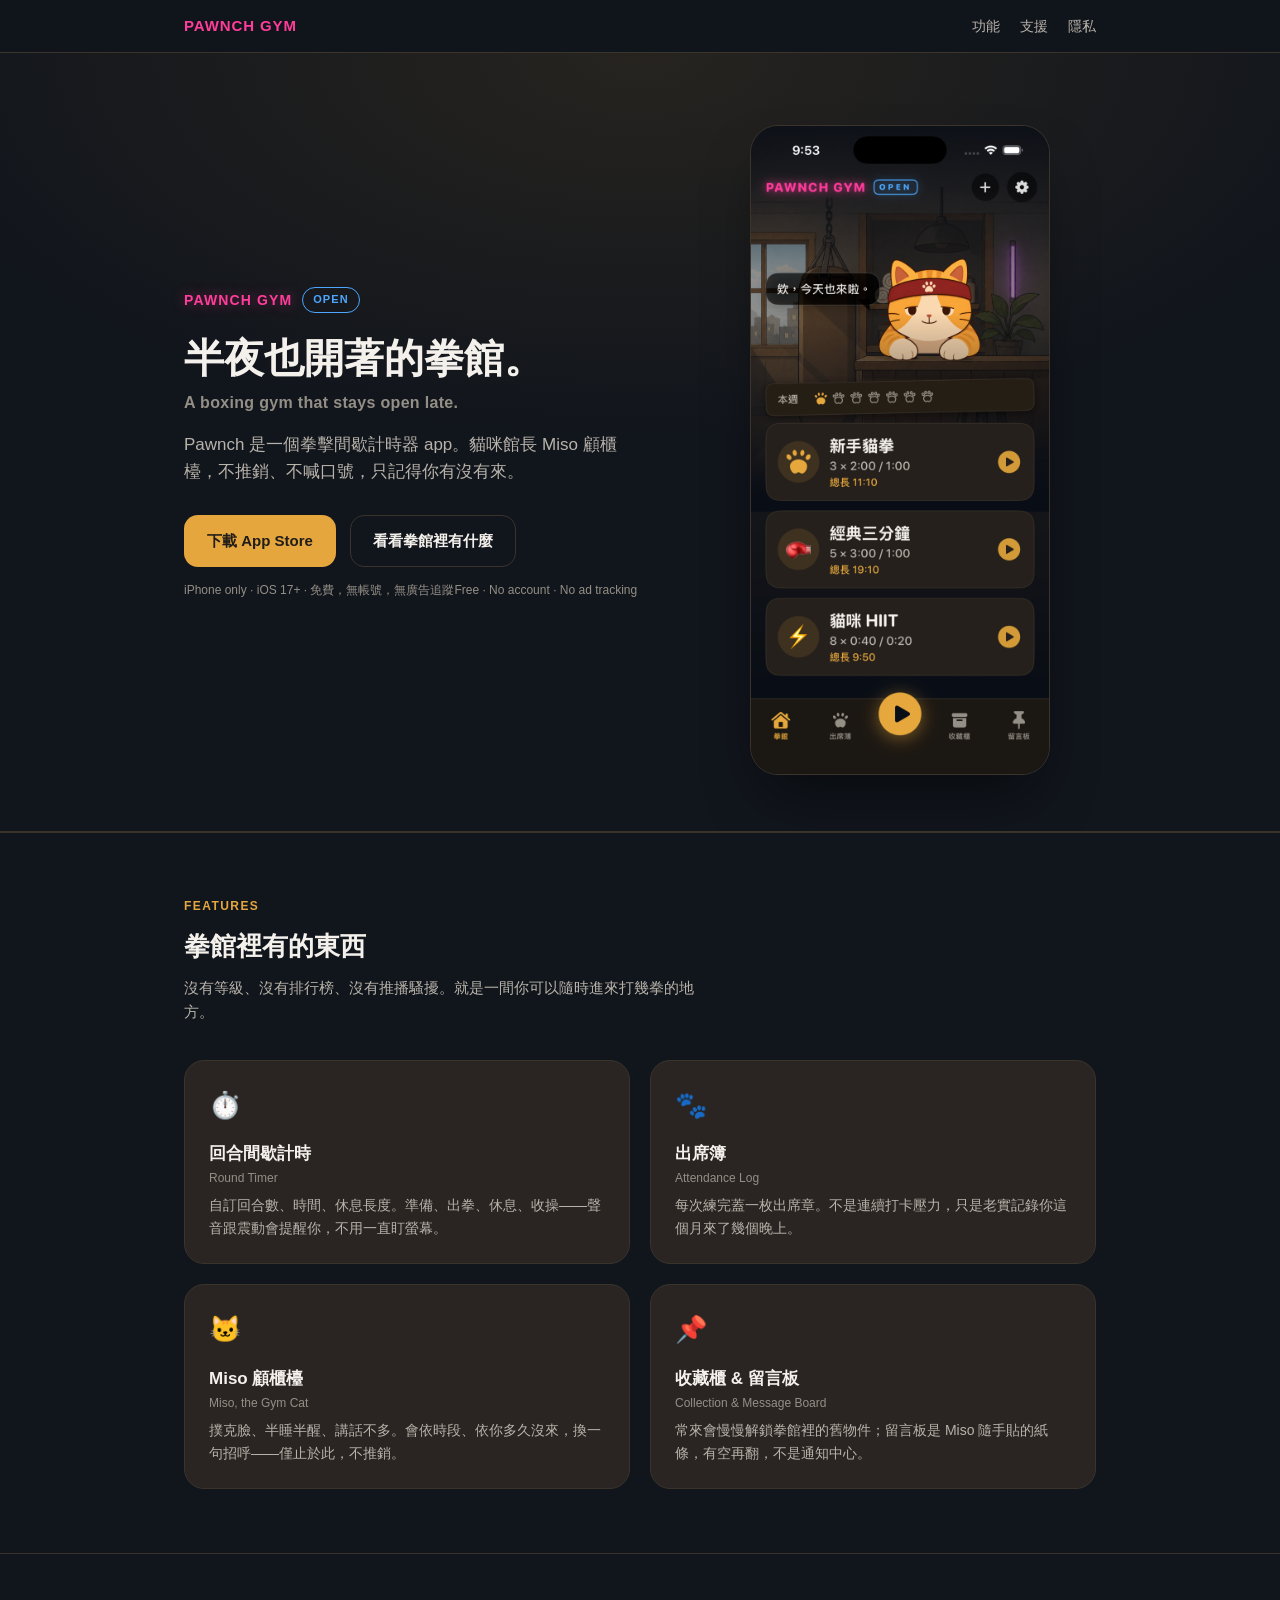
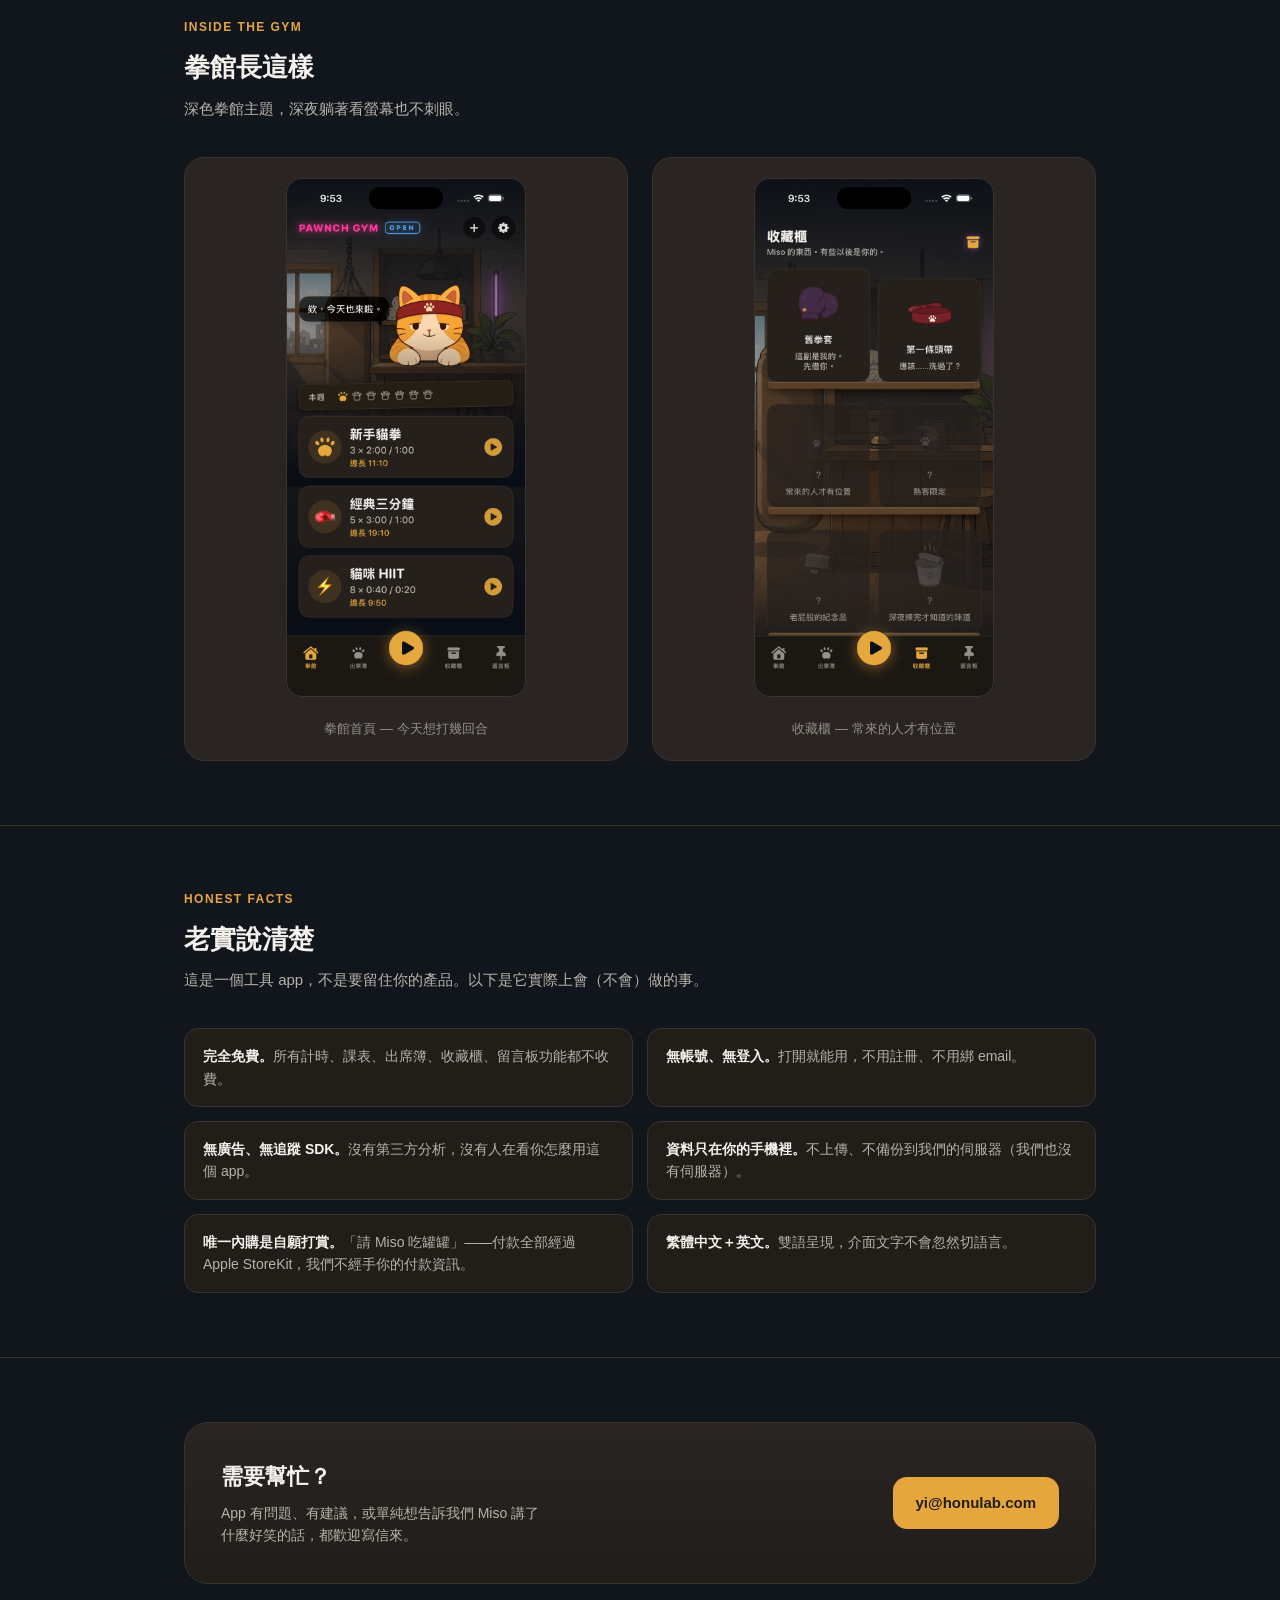
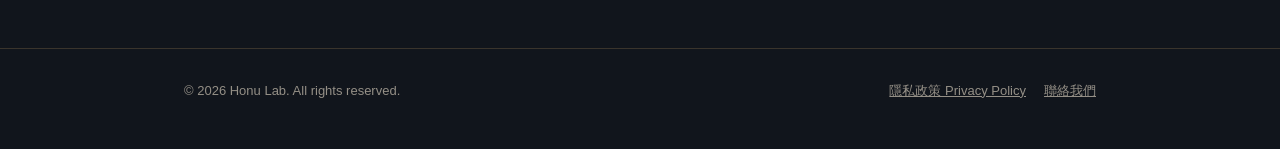
==== index.html @ 2c59a82a "site: Pawnch 官網初版（index + privacy + CNAME） Co-Authored-By: Claude Fable 5 <noreply@anthropic.com>" ====
<!DOCTYPE html>
<html lang="zh-Hant">
<head>
<meta charset="UTF-8">
<meta name="viewport" content="width=device-width, initial-scale=1.0">
<title>Pawnch Gym — 拳擊間歇計時器</title>
<meta name="description" content="Pawnch：一間半夜也開著的拳館。拳擊間歇計時器 app，貓咪館長 Miso 顧櫃檯。無帳號、無廣告、無追蹤，資料只留在你的手機裡。">
<style>
  :root{
    --bg-base: #11151C;
    --bg-elevated: #211D19;
    --bg-card: #2A2522;
    --bg-counter: #5B412C;
    --amber: #E5A63E;
    --amber-deep: #C98727;
    --neon-pink: #FF3D9A;
    --neon-blue: #4DA6FF;
    --text-primary: #F4F1EC;
    --text-secondary: #B8B3AA;
    --text-tertiary: #948F86;
    --divider: #3A342C;
  }

  * { box-sizing: border-box; }

  html { scroll-behavior: smooth; }

  body {
    margin: 0;
    background: var(--bg-base);
    color: var(--text-primary);
    font-family: -apple-system, BlinkMacSystemFont, "PingFang TC", "Noto Sans TC", "Helvetica Neue", Arial, sans-serif;
    line-height: 1.6;
    -webkit-font-smoothing: antialiased;
  }

  a { color: var(--amber); }

  .wrap {
    max-width: 960px;
    margin: 0 auto;
    padding: 0 24px;
  }

  /* ---------- Nav ---------- */
  .nav {
    position: sticky;
    top: 0;
    z-index: 10;
    background: rgba(17, 21, 28, 0.85);
    backdrop-filter: blur(10px);
    border-bottom: 1px solid var(--divider);
  }
  .nav .wrap {
    display: flex;
    align-items: center;
    justify-content: space-between;
    padding-top: 14px;
    padding-bottom: 14px;
  }
  .brand {
    font-weight: 800;
    letter-spacing: 0.06em;
    font-size: 15px;
    color: var(--neon-pink);
    text-decoration: none;
  }
  .nav-links {
    display: flex;
    gap: 20px;
    font-size: 14px;
  }
  .nav-links a {
    color: var(--text-secondary);
    text-decoration: none;
  }
  .nav-links a:hover { color: var(--amber); }

  /* ---------- Hero ---------- */
  .hero {
    position: relative;
    padding: 72px 0 56px;
    background:
      radial-gradient(ellipse 60% 50% at 50% 0%, rgba(229,166,62,0.10), transparent),
      linear-gradient(180deg, var(--bg-base) 0%, var(--bg-base) 100%);
    border-bottom: 1px solid var(--divider);
    overflow: hidden;
  }
  .sign {
    display: inline-flex;
    align-items: center;
    gap: 10px;
    font-weight: 800;
    letter-spacing: 0.08em;
    font-size: 14px;
    color: var(--neon-pink);
    text-shadow: 0 0 14px rgba(255,61,154,0.45);
    margin-bottom: 20px;
  }
  .sign .open {
    font-size: 11px;
    font-weight: 700;
    letter-spacing: 0.1em;
    color: var(--neon-blue);
    border: 1px solid var(--neon-blue);
    border-radius: 999px;
    padding: 3px 10px;
    text-shadow: none;
  }
  .hero-grid {
    display: grid;
    grid-template-columns: 1.1fr 0.9fr;
    gap: 40px;
    align-items: center;
  }
  .hero h1 {
    font-size: 40px;
    line-height: 1.25;
    margin: 0 0 18px;
    font-weight: 800;
  }
  .hero h1 .en {
    display: block;
    font-size: 16px;
    font-weight: 600;
    color: var(--text-tertiary);
    letter-spacing: 0.02em;
    margin-top: 10px;
  }
  .hero p.lede {
    font-size: 17px;
    color: var(--text-secondary);
    max-width: 46ch;
    margin: 0 0 30px;
  }
  .hero-figure {
    position: relative;
    justify-self: center;
  }
  .hero-figure img {
    width: 100%;
    max-width: 300px;
    display: block;
    border-radius: 28px;
    border: 1px solid var(--divider);
    box-shadow: 0 30px 60px -20px rgba(0,0,0,0.6);
  }

  .cta-row {
    display: flex;
    flex-wrap: wrap;
    gap: 14px;
    align-items: center;
  }
  .btn {
    display: inline-flex;
    align-items: center;
    gap: 10px;
    padding: 13px 22px;
    border-radius: 14px;
    font-weight: 700;
    font-size: 15px;
    text-decoration: none;
    border: 1px solid transparent;
  }
  .btn-primary {
    background: var(--amber);
    color: #211D19;
  }
  .btn-primary:hover { background: var(--amber-deep); }
  .btn-ghost {
    color: var(--text-primary);
    border-color: var(--divider);
  }
  .btn-ghost:hover { border-color: var(--text-tertiary); }
  .btn small {
    display: block;
    font-size: 11px;
    font-weight: 500;
    opacity: 0.75;
  }
  .fineprint {
    margin-top: 14px;
    font-size: 12px;
    color: var(--text-tertiary);
  }

  /* ---------- Sections ---------- */
  section { padding: 64px 0; }
  .section-head {
    margin-bottom: 36px;
    max-width: 60ch;
  }
  .section-head .eyebrow {
    font-size: 12px;
    font-weight: 700;
    letter-spacing: 0.12em;
    text-transform: uppercase;
    color: var(--amber);
    margin-bottom: 10px;
  }
  .section-head h2 {
    font-size: 26px;
    margin: 0 0 8px;
  }
  .section-head p {
    color: var(--text-secondary);
    margin: 0;
    font-size: 15px;
  }

  /* ---------- Features ---------- */
  .features {
    border-top: 1px solid var(--divider);
  }
  .feature-grid {
    display: grid;
    grid-template-columns: repeat(2, 1fr);
    gap: 20px;
  }
  .feature-card {
    background: var(--bg-card);
    border: 1px solid var(--divider);
    border-radius: 20px;
    padding: 24px;
  }
  .feature-card .icon {
    font-size: 26px;
    margin-bottom: 14px;
    display: block;
  }
  .feature-card h3 {
    margin: 0 0 6px;
    font-size: 17px;
  }
  .feature-card h3 .en {
    display: block;
    font-size: 12px;
    font-weight: 500;
    color: var(--text-tertiary);
    margin-top: 2px;
  }
  .feature-card p {
    margin: 0;
    font-size: 14px;
    color: var(--text-secondary);
  }

  /* ---------- Showcase ---------- */
  .showcase {
    border-top: 1px solid var(--divider);
  }
  .showcase-grid {
    display: grid;
    grid-template-columns: repeat(2, 1fr);
    gap: 24px;
  }
  .showcase-grid figure {
    margin: 0;
    background: var(--bg-card);
    border: 1px solid var(--divider);
    border-radius: 20px;
    padding: 20px;
    text-align: center;
  }
  .showcase-grid img {
    width: 100%;
    max-width: 240px;
    border-radius: 16px;
    border: 1px solid var(--divider);
  }
  .showcase-grid figcaption {
    margin-top: 14px;
    font-size: 13px;
    color: var(--text-tertiary);
  }

  /* ---------- Honest facts ---------- */
  .facts {
    border-top: 1px solid var(--divider);
  }
  .fact-list {
    list-style: none;
    margin: 0;
    padding: 0;
    display: grid;
    grid-template-columns: repeat(2, 1fr);
    gap: 14px;
  }
  .fact-list li {
    background: var(--bg-elevated);
    border: 1px solid var(--divider);
    border-radius: 14px;
    padding: 16px 18px;
    font-size: 14px;
    color: var(--text-secondary);
  }
  .fact-list li b { color: var(--text-primary); }

  /* ---------- Support ---------- */
  .support {
    border-top: 1px solid var(--divider);
  }
  .support-card {
    background: linear-gradient(180deg, var(--bg-card), var(--bg-elevated));
    border: 1px solid var(--divider);
    border-radius: 24px;
    padding: 36px;
    display: flex;
    flex-wrap: wrap;
    gap: 24px;
    align-items: center;
    justify-content: space-between;
  }
  .support-card h2 {
    margin: 0 0 8px;
    font-size: 22px;
  }
  .support-card p {
    margin: 0;
    color: var(--text-secondary);
    font-size: 14px;
    max-width: 42ch;
  }

  /* ---------- Footer ---------- */
  footer {
    border-top: 1px solid var(--divider);
    padding: 32px 0 48px;
  }
  footer .wrap {
    display: flex;
    flex-wrap: wrap;
    gap: 12px;
    align-items: center;
    justify-content: space-between;
    font-size: 13px;
    color: var(--text-tertiary);
  }
  footer a {
    color: var(--text-tertiary);
    text-decoration: underline;
  }
  footer a:hover { color: var(--amber); }
  .footer-links { display: flex; gap: 18px; }

  /* ---------- Responsive ---------- */
  @media (max-width: 760px) {
    .hero-grid { grid-template-columns: 1fr; }
    .hero-figure { order: -1; }
    .hero h1 { font-size: 30px; }
    .feature-grid { grid-template-columns: 1fr; }
    .showcase-grid { grid-template-columns: 1fr; }
    .fact-list { grid-template-columns: 1fr; }
    section { padding: 48px 0; }
    .support-card { padding: 26px; }
  }
</style>
</head>
<body>

<nav class="nav">
  <div class="wrap">
    <a class="brand" href="#top">PAWNCH GYM</a>
    <div class="nav-links">
      <a href="#features">功能</a>
      <a href="#support">支援</a>
      <a href="privacy.html">隱私</a>
    </div>
  </div>
</nav>

<header class="hero" id="top">
  <div class="wrap">
    <div class="hero-grid">
      <div>
        <div class="sign">PAWNCH GYM <span class="open">OPEN</span></div>
        <h1>
          半夜也開著的拳館。
          <span class="en">A boxing gym that stays open late.</span>
        </h1>
        <p class="lede">
          Pawnch 是一個拳擊間歇計時器 app。貓咪館長 Miso 顧櫃檯，不推銷、不喊口號，只記得你有沒有來。
        </p>
        <div class="cta-row">
          <!-- TODO: 換成正式 App Store 連結 -->
          <a class="btn btn-primary" href="#">
            下載 App Store
          </a>
          <a class="btn btn-ghost" href="#features">看看拳館裡有什麼</a>
        </div>
        <p class="fineprint">iPhone only · iOS 17+ · 免費，無帳號，無廣告追蹤<span class="en">Free · No account · No ad tracking</span></p>
      </div>
      <div class="hero-figure">
        <img src="assets/screen-home.png" alt="Pawnch 首頁截圖：Miso 在櫃檯打招呼，下方是課表卡片" loading="lazy">
      </div>
    </div>
  </div>
</header>

<section class="features" id="features">
  <div class="wrap">
    <div class="section-head">
      <div class="eyebrow">Features</div>
      <h2>拳館裡有的東西</h2>
      <p>沒有等級、沒有排行榜、沒有推播騷擾。就是一間你可以隨時進來打幾拳的地方。</p>
    </div>
    <div class="feature-grid">
      <div class="feature-card">
        <span class="icon">⏱️</span>
        <h3>回合間歇計時<span class="en">Round Timer</span></h3>
        <p>自訂回合數、時間、休息長度。準備、出拳、休息、收操——聲音跟震動會提醒你，不用一直盯螢幕。</p>
      </div>
      <div class="feature-card">
        <span class="icon">🐾</span>
        <h3>出席簿<span class="en">Attendance Log</span></h3>
        <p>每次練完蓋一枚出席章。不是連續打卡壓力，只是老實記錄你這個月來了幾個晚上。</p>
      </div>
      <div class="feature-card">
        <span class="icon">🐱</span>
        <h3>Miso 顧櫃檯<span class="en">Miso, the Gym Cat</span></h3>
        <p>撲克臉、半睡半醒、講話不多。會依時段、依你多久沒來，換一句招呼——僅止於此，不推銷。</p>
      </div>
      <div class="feature-card">
        <span class="icon">📌</span>
        <h3>收藏櫃 &amp; 留言板<span class="en">Collection &amp; Message Board</span></h3>
        <p>常來會慢慢解鎖拳館裡的舊物件；留言板是 Miso 隨手貼的紙條，有空再翻，不是通知中心。</p>
      </div>
    </div>
  </div>
</section>

<section class="showcase">
  <div class="wrap">
    <div class="section-head">
      <div class="eyebrow">Inside the Gym</div>
      <h2>拳館長這樣</h2>
      <p>深色拳館主題，深夜躺著看螢幕也不刺眼。</p>
    </div>
    <div class="showcase-grid">
      <figure>
        <img src="assets/screen-home.png" alt="首頁：Miso 打招呼與課表卡" loading="lazy">
        <figcaption>拳館首頁 — 今天想打幾回合</figcaption>
      </figure>
      <figure>
        <img src="assets/screen-collection.png" alt="收藏櫃：舊拳套、頭帶等常來解鎖的物件" loading="lazy">
        <figcaption>收藏櫃 — 常來的人才有位置</figcaption>
      </figure>
    </div>
  </div>
</section>

<section class="facts">
  <div class="wrap">
    <div class="section-head">
      <div class="eyebrow">Honest Facts</div>
      <h2>老實說清楚</h2>
      <p>這是一個工具 app，不是要留住你的產品。以下是它實際上會（不會）做的事。</p>
    </div>
    <ul class="fact-list">
      <li><b>完全免費。</b>所有計時、課表、出席簿、收藏櫃、留言板功能都不收費。</li>
      <li><b>無帳號、無登入。</b>打開就能用，不用註冊、不用綁 email。</li>
      <li><b>無廣告、無追蹤 SDK。</b>沒有第三方分析，沒有人在看你怎麼用這個 app。</li>
      <li><b>資料只在你的手機裡。</b>不上傳、不備份到我們的伺服器（我們也沒有伺服器）。</li>
      <li><b>唯一內購是自願打賞。</b>「請 Miso 吃罐罐」——付款全部經過 Apple StoreKit，我們不經手你的付款資訊。</li>
      <li><b>繁體中文＋英文。</b>雙語呈現，介面文字不會忽然切語言。</li>
    </ul>
  </div>
</section>

<section class="support" id="support">
  <div class="wrap">
    <div class="support-card">
      <div>
        <h2>需要幫忙？</h2>
        <p>App 有問題、有建議，或單純想告訴我們 Miso 講了什麼好笑的話，都歡迎寫信來。</p>
      </div>
      <a class="btn btn-primary" href="mailto:yi@honulab.com">yi@honulab.com</a>
    </div>
  </div>
</section>

<footer>
  <div class="wrap">
    <div>© 2026 Honu Lab. All rights reserved.</div>
    <div class="footer-links">
      <a href="privacy.html">隱私政策 Privacy Policy</a>
      <a href="mailto:yi@honulab.com">聯絡我們</a>
    </div>
  </div>
</footer>

</body>
</html>
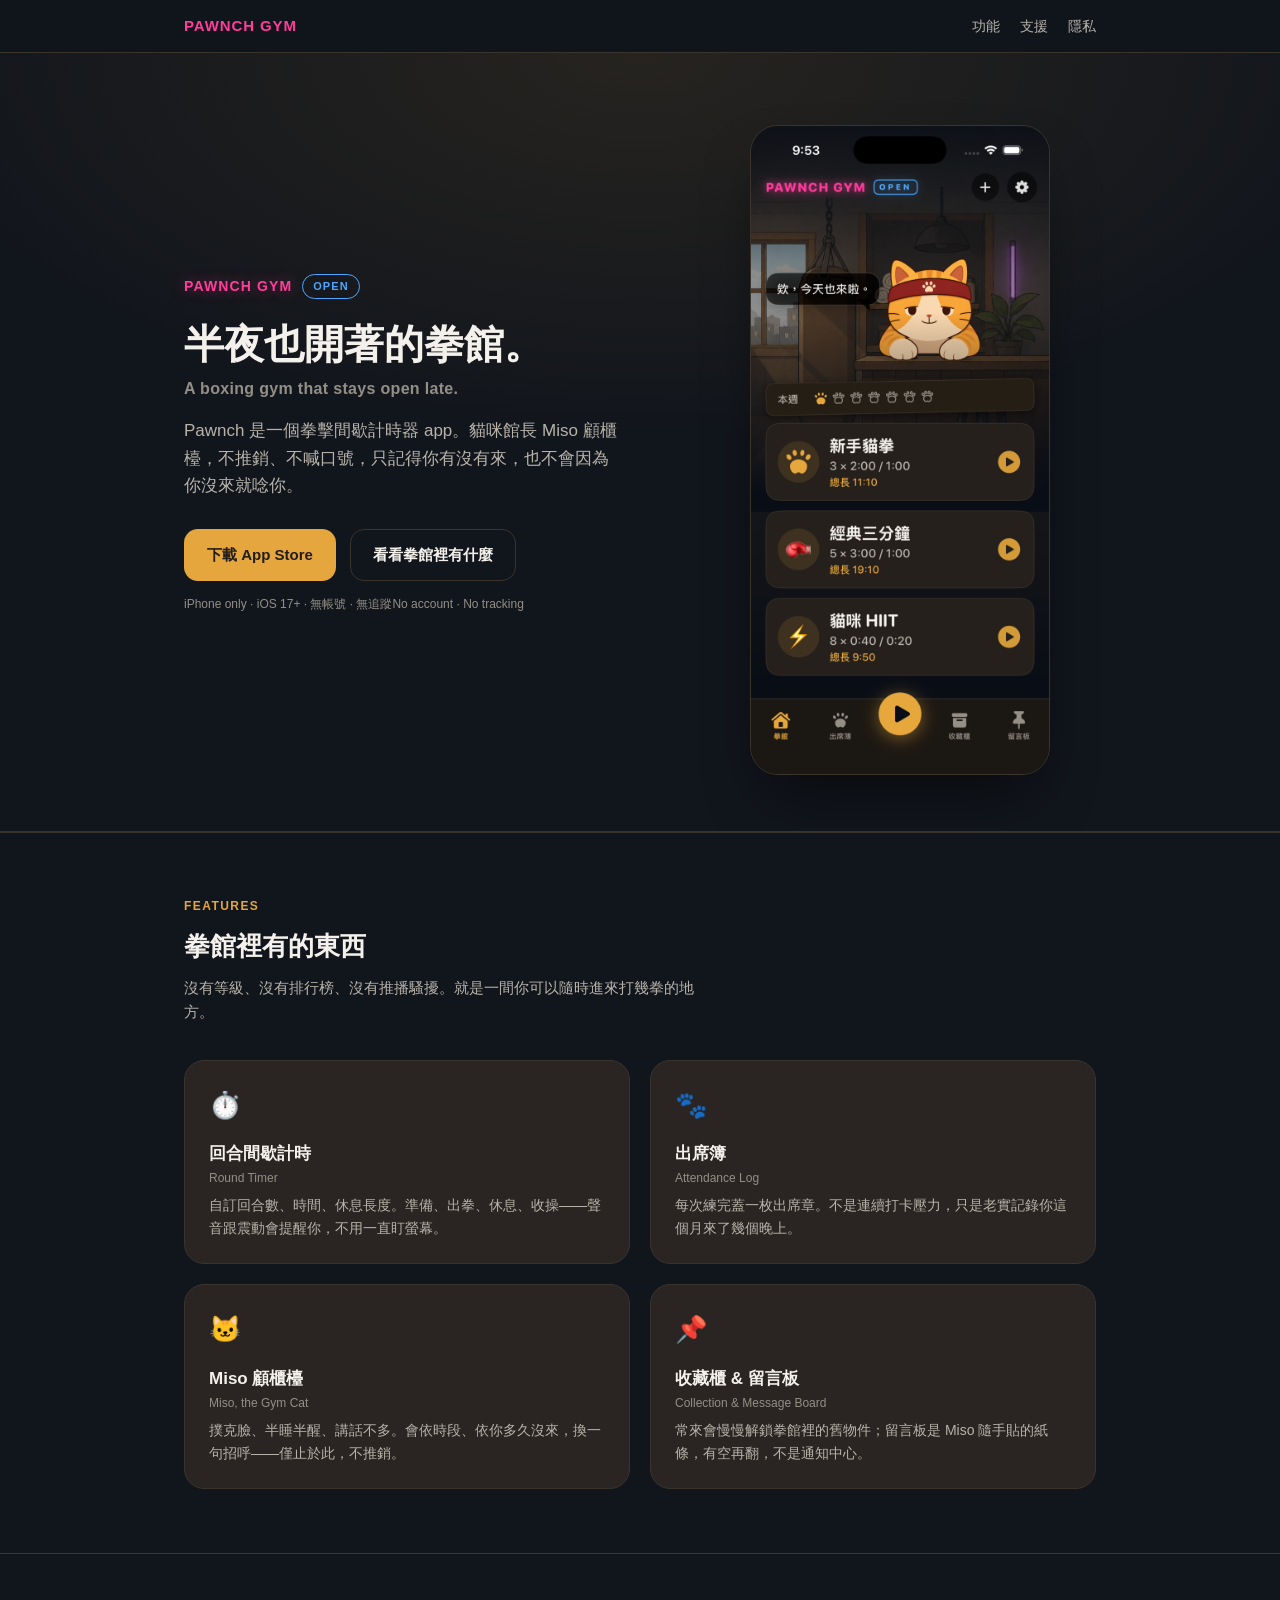
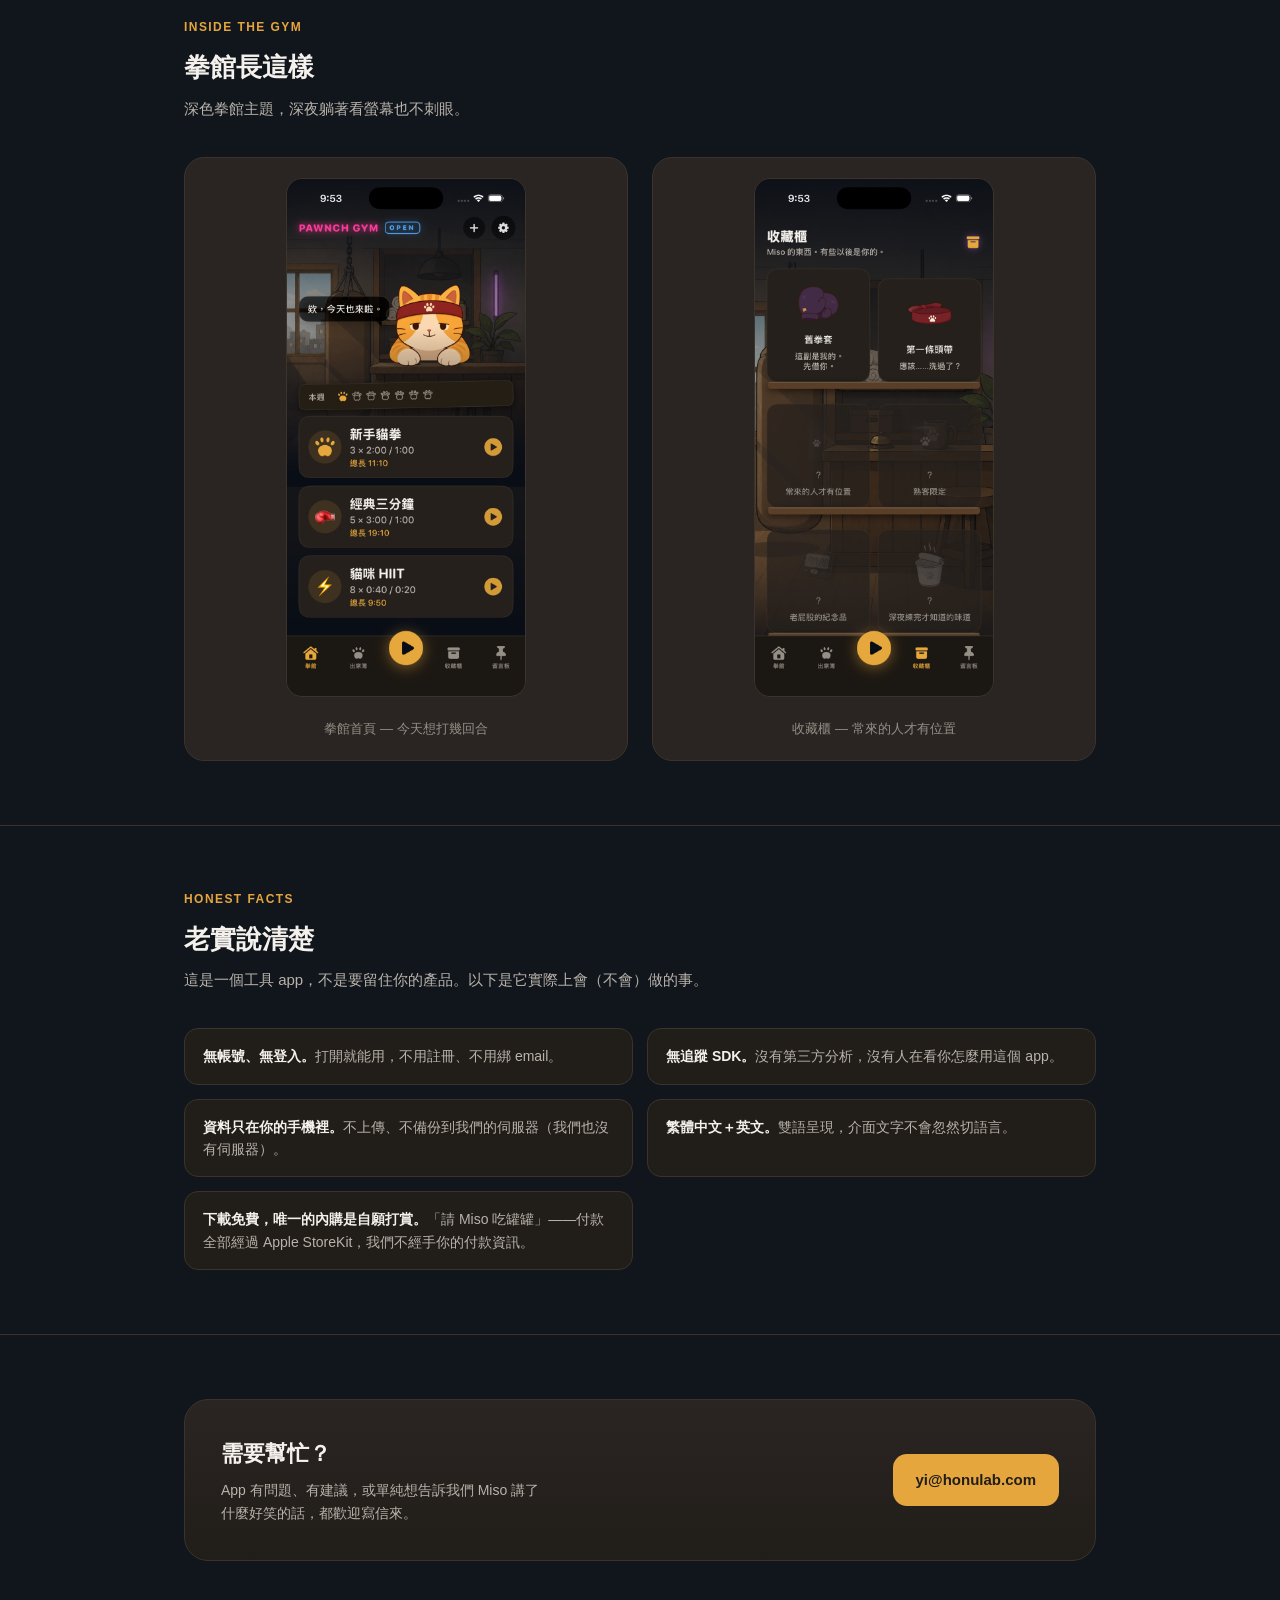
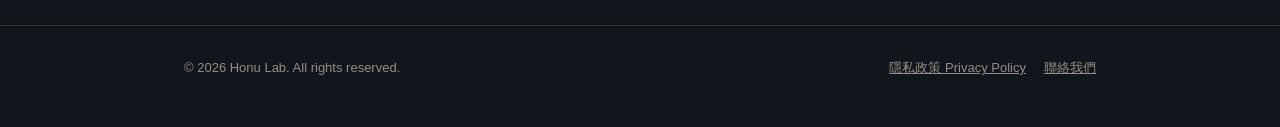
==== commit d4fa1e9d: "copy: 去免費化重定位——獲客層不提免費/無廣告，主訴求改「記得你但不罵你」 Co-Authored-By: Claude Fable 5 <noreply@anthropic.com>" ====
--- a/index.html
+++ b/index.html
@@ -4,7 +4,7 @@
 <meta charset="UTF-8">
 <meta name="viewport" content="width=device-width, initial-scale=1.0">
 <title>Pawnch Gym — 拳擊間歇計時器</title>
-<meta name="description" content="Pawnch：一間半夜也開著的拳館。拳擊間歇計時器 app，貓咪館長 Miso 顧櫃檯。無帳號、無廣告、無追蹤，資料只留在你的手機裡。">
+<meta name="description" content="Pawnch：一間半夜也開著的拳館。拳擊間歇計時器 app，貓咪館長 Miso 顧櫃檯。無帳號、無追蹤，資料只留在你的手機裡。">
 <style>
   :root{
     --bg-base: #11151C;
@@ -380,7 +380,7 @@
           <span class="en">A boxing gym that stays open late.</span>
         </h1>
         <p class="lede">
-          Pawnch 是一個拳擊間歇計時器 app。貓咪館長 Miso 顧櫃檯，不推銷、不喊口號，只記得你有沒有來。
+          Pawnch 是一個拳擊間歇計時器 app。貓咪館長 Miso 顧櫃檯，不推銷、不喊口號，只記得你有沒有來，也不會因為你沒來就唸你。
         </p>
         <div class="cta-row">
           <!-- TODO: 換成正式 App Store 連結 -->
@@ -389,7 +389,7 @@
           </a>
           <a class="btn btn-ghost" href="#features">看看拳館裡有什麼</a>
         </div>
-        <p class="fineprint">iPhone only · iOS 17+ · 免費，無帳號，無廣告追蹤<span class="en">Free · No account · No ad tracking</span></p>
+        <p class="fineprint">iPhone only · iOS 17+ · 無帳號 · 無追蹤<span class="en">No account · No tracking</span></p>
       </div>
       <div class="hero-figure">
         <img src="assets/screen-home.png" alt="Pawnch 首頁截圖：Miso 在櫃檯打招呼，下方是課表卡片" loading="lazy">
@@ -458,12 +458,11 @@
       <p>這是一個工具 app，不是要留住你的產品。以下是它實際上會（不會）做的事。</p>
     </div>
     <ul class="fact-list">
-      <li><b>完全免費。</b>所有計時、課表、出席簿、收藏櫃、留言板功能都不收費。</li>
       <li><b>無帳號、無登入。</b>打開就能用，不用註冊、不用綁 email。</li>
-      <li><b>無廣告、無追蹤 SDK。</b>沒有第三方分析，沒有人在看你怎麼用這個 app。</li>
+      <li><b>無追蹤 SDK。</b>沒有第三方分析，沒有人在看你怎麼用這個 app。</li>
       <li><b>資料只在你的手機裡。</b>不上傳、不備份到我們的伺服器（我們也沒有伺服器）。</li>
-      <li><b>唯一內購是自願打賞。</b>「請 Miso 吃罐罐」——付款全部經過 Apple StoreKit，我們不經手你的付款資訊。</li>
       <li><b>繁體中文＋英文。</b>雙語呈現，介面文字不會忽然切語言。</li>
+      <li><b>下載免費，唯一的內購是自願打賞。</b>「請 Miso 吃罐罐」——付款全部經過 Apple StoreKit，我們不經手你的付款資訊。</li>
     </ul>
   </div>
 </section>
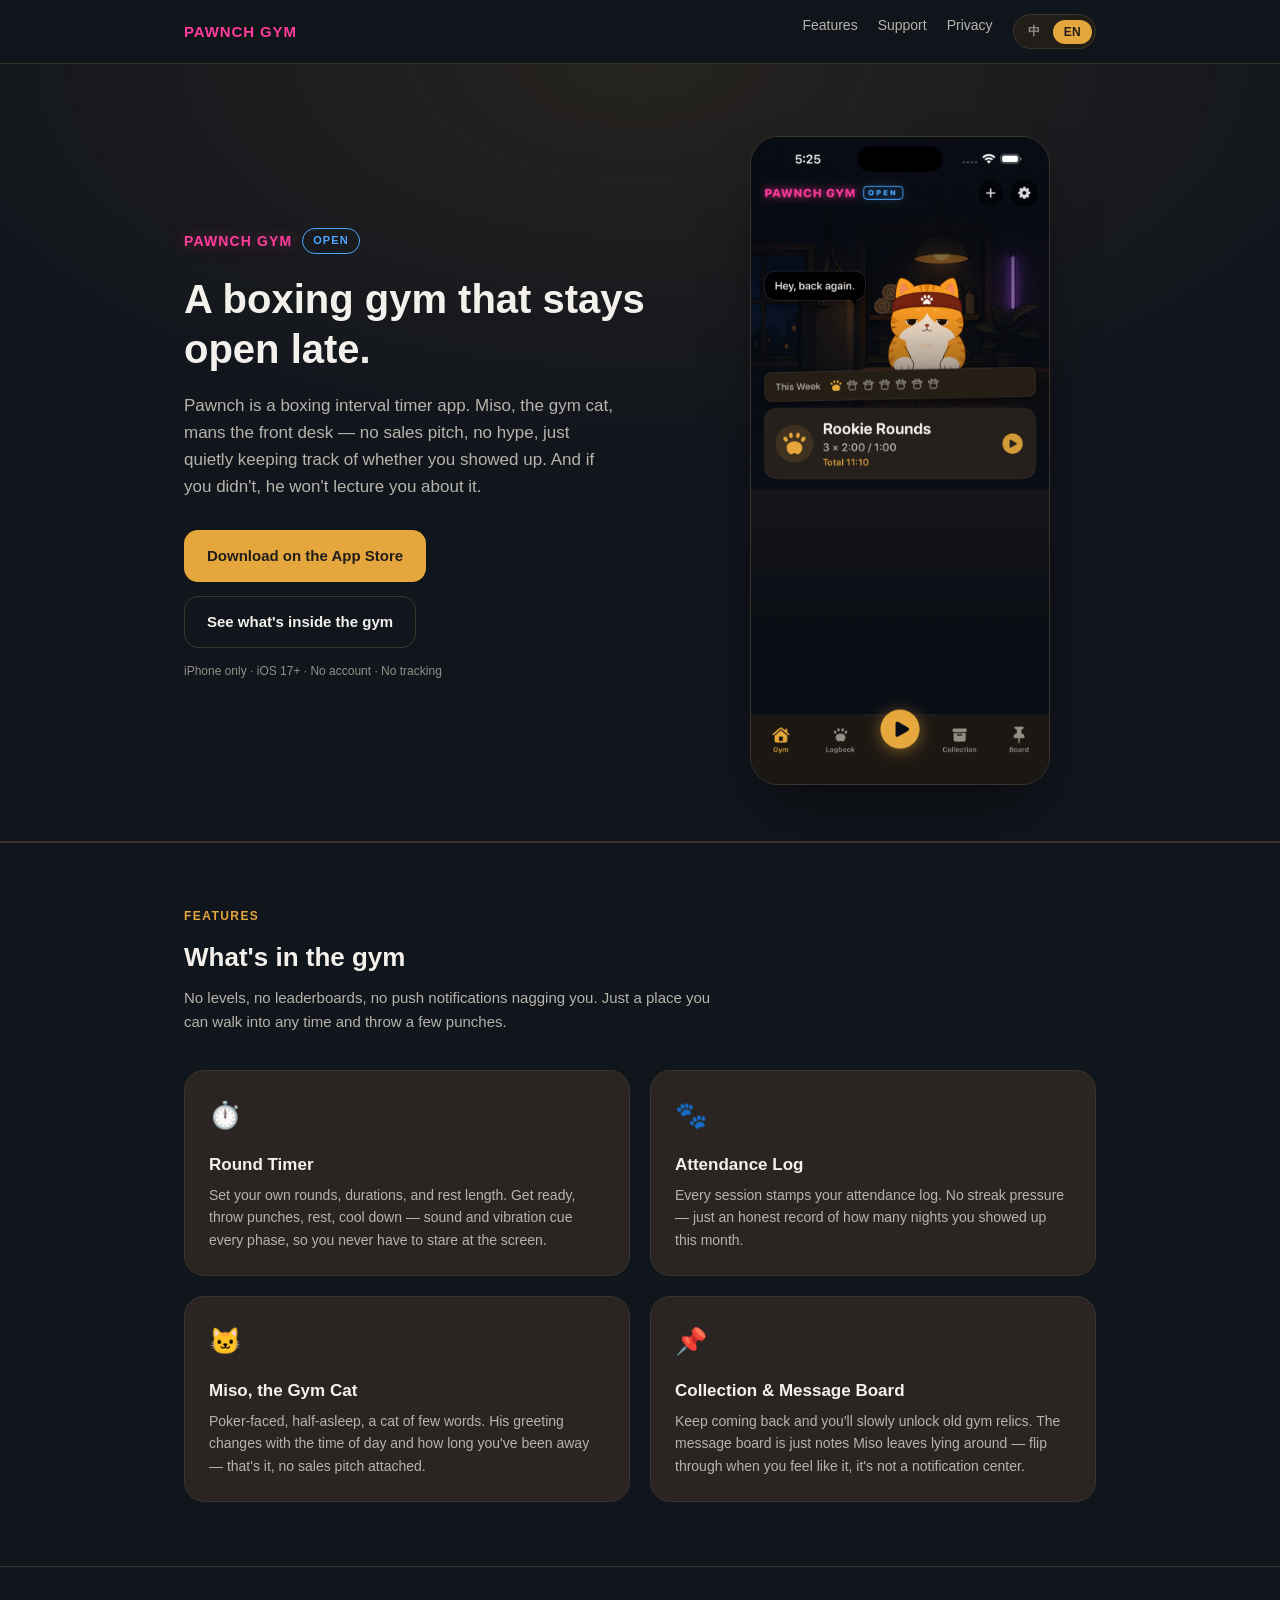
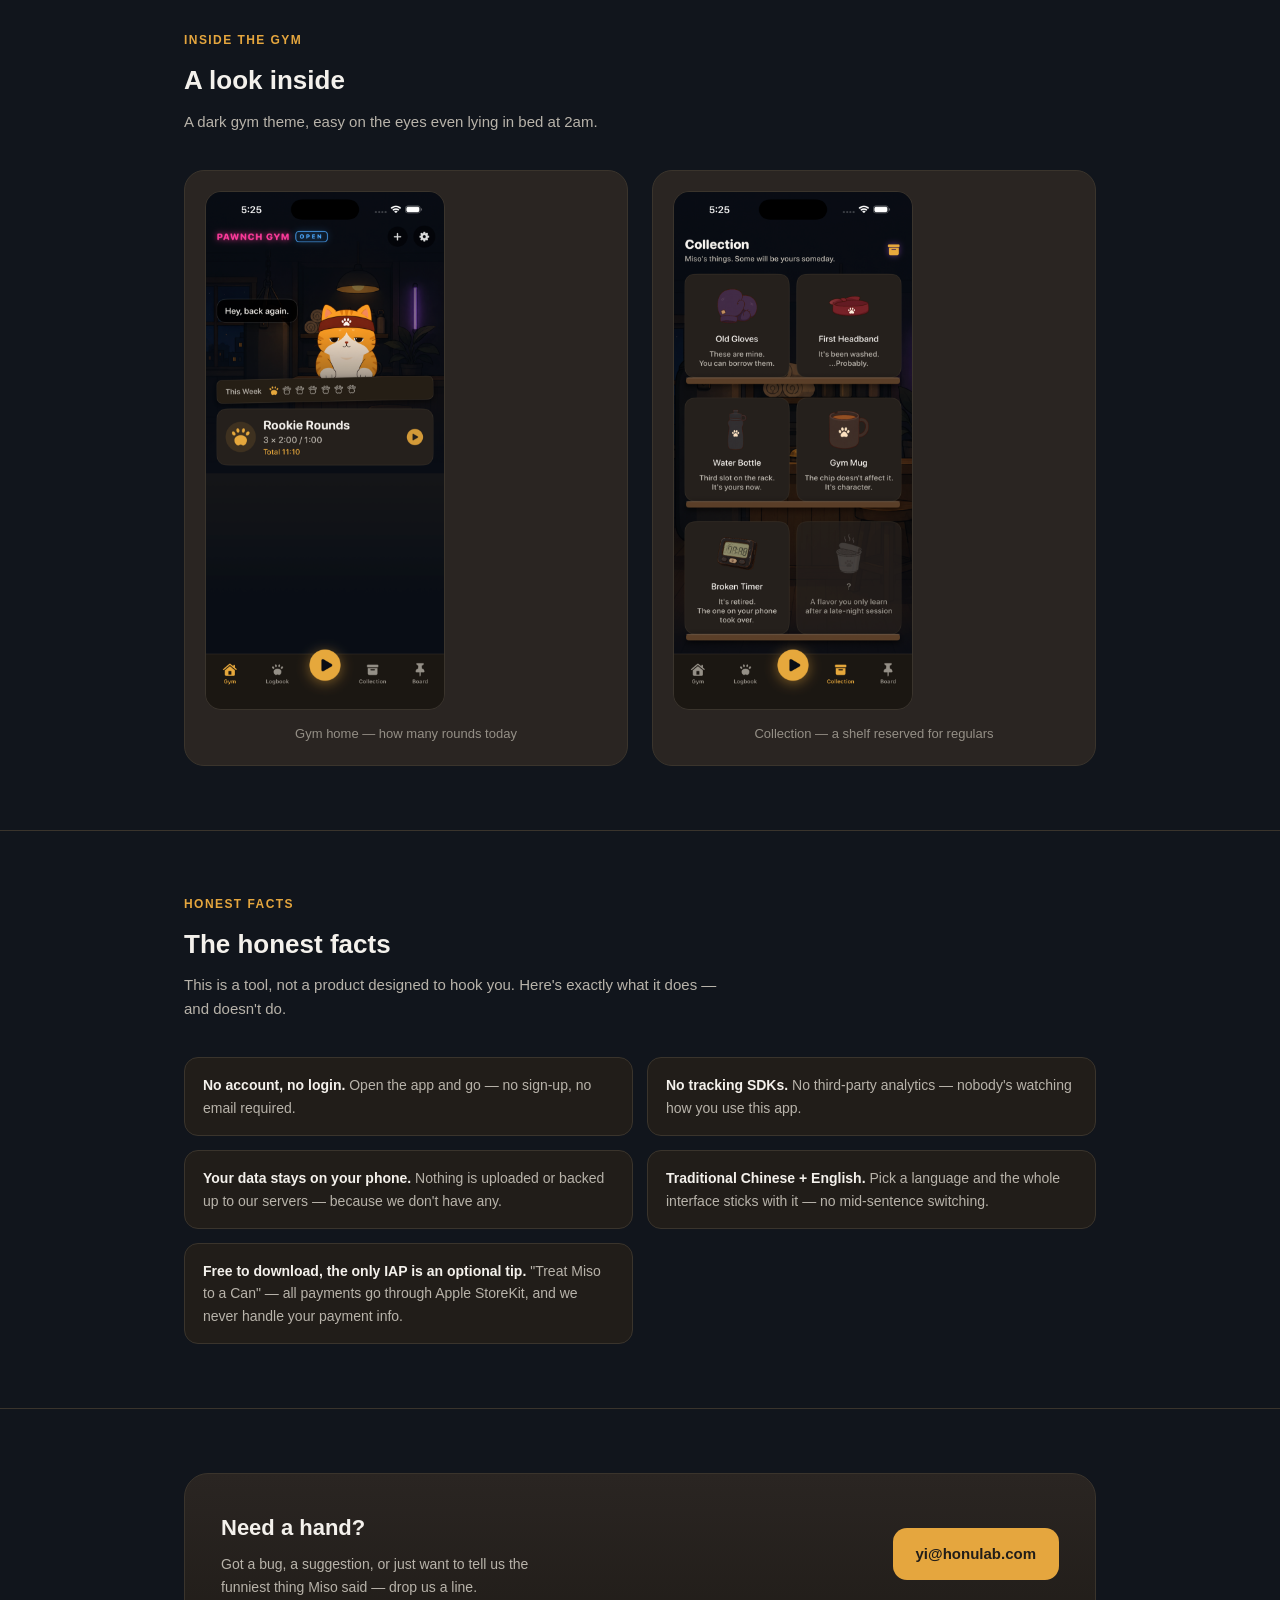
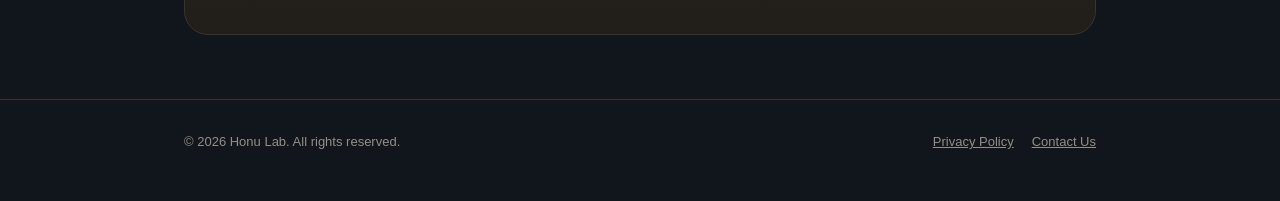
==== commit a893addb: "feat: 中英語言切換——nav toggle、localStorage 記憶、截圖跟語言連動 Co-Authored-By: Claude Fable 5 <noreply@anthropic.c" ====
--- a/index.html
+++ b/index.html
@@ -119,14 +119,6 @@
     margin: 0 0 18px;
     font-weight: 800;
   }
-  .hero h1 .en {
-    display: block;
-    font-size: 16px;
-    font-weight: 600;
-    color: var(--text-tertiary);
-    letter-spacing: 0.02em;
-    margin-top: 10px;
-  }
   .hero p.lede {
     font-size: 17px;
     color: var(--text-secondary);
@@ -232,13 +224,6 @@
   .feature-card h3 {
     margin: 0 0 6px;
     font-size: 17px;
-  }
-  .feature-card h3 .en {
-    display: block;
-    font-size: 12px;
-    font-weight: 500;
-    color: var(--text-tertiary);
-    margin-top: 2px;
   }
   .feature-card p {
     margin: 0;
@@ -343,6 +328,59 @@
   }
   footer a:hover { color: var(--amber); }
   .footer-links { display: flex; gap: 18px; }
+
+  /* ---------- Lang toggle ---------- */
+  .lang-toggle {
+    display: flex;
+    align-items: center;
+    gap: 2px;
+    background: var(--bg-elevated);
+    border: 1px solid var(--divider);
+    border-radius: 999px;
+    padding: 3px;
+  }
+  .lang-toggle button {
+    appearance: none;
+    border: none;
+    background: transparent;
+    color: var(--text-tertiary);
+    font-size: 12px;
+    font-weight: 700;
+    letter-spacing: 0.02em;
+    padding: 5px 11px;
+    border-radius: 999px;
+    cursor: pointer;
+    font-family: inherit;
+  }
+  .lang-toggle button.active {
+    background: var(--amber);
+    color: #211D19;
+  }
+
+  /* ---------- Lang blocks ---------- */
+  .lang-zh, .lang-en { display: none; }
+  html[data-lang="zh"] .lang-zh { display: initial; }
+  html[data-lang="en"] .lang-en { display: initial; }
+  html[data-lang="zh"] li.lang-zh,
+  html[data-lang="zh"] p.lang-zh,
+  html[data-lang="zh"] div.lang-zh { display: block; }
+  html[data-lang="en"] li.lang-en,
+  html[data-lang="en"] p.lang-en,
+  html[data-lang="en"] div.lang-en { display: block; }
+  /* noscript / no-JS fallback: default to zh */
+  html:not([data-lang]) .lang-zh { display: initial; }
+  html:not([data-lang]) li.lang-zh,
+  html:not([data-lang]) p.lang-zh,
+  html:not([data-lang]) div.lang-zh { display: block; }
+  html:not([data-lang]) .lang-en { display: none; }
+  /* Screenshots swap with the language too. `.hero-figure img` declares
+     display:block, which out-specifies the bare .lang-* rules above —
+     these img-scoped rules win it back. */
+  img.lang-zh, img.lang-en { display: none; }
+  html[data-lang="zh"] img.lang-zh { display: block; }
+  html[data-lang="en"] img.lang-en { display: block; }
+  html:not([data-lang]) img.lang-zh { display: block; }
+  html:not([data-lang]) img.lang-en { display: none; }
 
   /* ---------- Responsive ---------- */
   @media (max-width: 760px) {
@@ -355,6 +393,12 @@
     section { padding: 48px 0; }
     .support-card { padding: 26px; }
   }
+
+  @media (max-width: 560px) {
+    .nav .wrap { flex-wrap: wrap; gap: 8px 12px; }
+    .brand { font-size: 13px; }
+    .nav-links { gap: 12px; font-size: 13px; }
+  }
 </style>
 </head>
 <body>
@@ -363,9 +407,13 @@
   <div class="wrap">
     <a class="brand" href="#top">PAWNCH GYM</a>
     <div class="nav-links">
-      <a href="#features">功能</a>
-      <a href="#support">支援</a>
-      <a href="privacy.html">隱私</a>
+      <a href="#features"><span class="lang-zh">功能</span><span class="lang-en">Features</span></a>
+      <a href="#support"><span class="lang-zh">支援</span><span class="lang-en">Support</span></a>
+      <a href="privacy.html"><span class="lang-zh">隱私</span><span class="lang-en">Privacy</span></a>
+      <div class="lang-toggle" role="group" aria-label="Language">
+        <button type="button" data-lang-btn="zh">中</button>
+        <button type="button" data-lang-btn="en">EN</button>
+      </div>
     </div>
   </div>
 </nav>
@@ -376,23 +424,32 @@
       <div>
         <div class="sign">PAWNCH GYM <span class="open">OPEN</span></div>
         <h1>
-          半夜也開著的拳館。
-          <span class="en">A boxing gym that stays open late.</span>
+          <span class="lang-zh">半夜也開著的拳館。</span>
+          <span class="lang-en">A boxing gym that stays open late.</span>
         </h1>
         <p class="lede">
-          Pawnch 是一個拳擊間歇計時器 app。貓咪館長 Miso 顧櫃檯，不推銷、不喊口號，只記得你有沒有來，也不會因為你沒來就唸你。
+          <span class="lang-zh">Pawnch 是一個拳擊間歇計時器 app。貓咪館長 Miso 顧櫃檯，不推銷、不喊口號，只記得你有沒有來，也不會因為你沒來就唸你。</span>
+          <span class="lang-en">Pawnch is a boxing interval timer app. Miso, the gym cat, mans the front desk — no sales pitch, no hype, just quietly keeping track of whether you showed up. And if you didn't, he won't lecture you about it.</span>
         </p>
         <div class="cta-row">
           <!-- TODO: 換成正式 App Store 連結 -->
           <a class="btn btn-primary" href="#">
-            下載 App Store
+            <span class="lang-zh">下載 App Store</span>
+            <span class="lang-en">Download on the App Store</span>
           </a>
-          <a class="btn btn-ghost" href="#features">看看拳館裡有什麼</a>
+          <a class="btn btn-ghost" href="#features">
+            <span class="lang-zh">看看拳館裡有什麼</span>
+            <span class="lang-en">See what's inside the gym</span>
+          </a>
         </div>
-        <p class="fineprint">iPhone only · iOS 17+ · 無帳號 · 無追蹤<span class="en">No account · No tracking</span></p>
+        <p class="fineprint">
+          <span class="lang-zh">iPhone only · iOS 17+ · 無帳號 · 無追蹤</span>
+          <span class="lang-en">iPhone only · iOS 17+ · No account · No tracking</span>
+        </p>
       </div>
       <div class="hero-figure">
-        <img src="assets/screen-home.png" alt="Pawnch 首頁截圖：Miso 在櫃檯打招呼，下方是課表卡片" loading="lazy">
+        <img class="lang-zh" src="assets/screen-home.png" alt="Pawnch 首頁截圖：Miso 在櫃檯打招呼，下方是課表卡片" loading="lazy">
+        <img class="lang-en" src="assets/screen-home-en.png" alt="Pawnch home screen: Miso greeting at the front desk, workout card below" loading="lazy">
       </div>
     </div>
   </div>
@@ -402,29 +459,47 @@
   <div class="wrap">
     <div class="section-head">
       <div class="eyebrow">Features</div>
-      <h2>拳館裡有的東西</h2>
-      <p>沒有等級、沒有排行榜、沒有推播騷擾。就是一間你可以隨時進來打幾拳的地方。</p>
+      <h2>
+        <span class="lang-zh">拳館裡有的東西</span>
+        <span class="lang-en">What's in the gym</span>
+      </h2>
+      <p>
+        <span class="lang-zh">沒有等級、沒有排行榜、沒有推播騷擾。就是一間你可以隨時進來打幾拳的地方。</span>
+        <span class="lang-en">No levels, no leaderboards, no push notifications nagging you. Just a place you can walk into any time and throw a few punches.</span>
+      </p>
     </div>
     <div class="feature-grid">
       <div class="feature-card">
         <span class="icon">⏱️</span>
-        <h3>回合間歇計時<span class="en">Round Timer</span></h3>
-        <p>自訂回合數、時間、休息長度。準備、出拳、休息、收操——聲音跟震動會提醒你，不用一直盯螢幕。</p>
+        <h3><span class="lang-zh">回合間歇計時</span><span class="lang-en">Round Timer</span></h3>
+        <p>
+          <span class="lang-zh">自訂回合數、時間、休息長度。準備、出拳、休息、收操——聲音跟震動會提醒你，不用一直盯螢幕。</span>
+          <span class="lang-en">Set your own rounds, durations, and rest length. Get ready, throw punches, rest, cool down — sound and vibration cue every phase, so you never have to stare at the screen.</span>
+        </p>
       </div>
       <div class="feature-card">
         <span class="icon">🐾</span>
-        <h3>出席簿<span class="en">Attendance Log</span></h3>
-        <p>每次練完蓋一枚出席章。不是連續打卡壓力，只是老實記錄你這個月來了幾個晚上。</p>
+        <h3><span class="lang-zh">出席簿</span><span class="lang-en">Attendance Log</span></h3>
+        <p>
+          <span class="lang-zh">每次練完蓋一枚出席章。不是連續打卡壓力，只是老實記錄你這個月來了幾個晚上。</span>
+          <span class="lang-en">Every session stamps your attendance log. No streak pressure — just an honest record of how many nights you showed up this month.</span>
+        </p>
       </div>
       <div class="feature-card">
         <span class="icon">🐱</span>
-        <h3>Miso 顧櫃檯<span class="en">Miso, the Gym Cat</span></h3>
-        <p>撲克臉、半睡半醒、講話不多。會依時段、依你多久沒來，換一句招呼——僅止於此，不推銷。</p>
+        <h3><span class="lang-zh">Miso 顧櫃檯</span><span class="lang-en">Miso, the Gym Cat</span></h3>
+        <p>
+          <span class="lang-zh">撲克臉、半睡半醒、講話不多。會依時段、依你多久沒來，換一句招呼——僅止於此，不推銷。</span>
+          <span class="lang-en">Poker-faced, half-asleep, a cat of few words. His greeting changes with the time of day and how long you've been away — that's it, no sales pitch attached.</span>
+        </p>
       </div>
       <div class="feature-card">
         <span class="icon">📌</span>
-        <h3>收藏櫃 &amp; 留言板<span class="en">Collection &amp; Message Board</span></h3>
-        <p>常來會慢慢解鎖拳館裡的舊物件；留言板是 Miso 隨手貼的紙條，有空再翻，不是通知中心。</p>
+        <h3><span class="lang-zh">收藏櫃 &amp; 留言板</span><span class="lang-en">Collection &amp; Message Board</span></h3>
+        <p>
+          <span class="lang-zh">常來會慢慢解鎖拳館裡的舊物件；留言板是 Miso 隨手貼的紙條，有空再翻，不是通知中心。</span>
+          <span class="lang-en">Keep coming back and you'll slowly unlock old gym relics. The message board is just notes Miso leaves lying around — flip through when you feel like it, it's not a notification center.</span>
+        </p>
       </div>
     </div>
   </div>
@@ -434,17 +509,31 @@
   <div class="wrap">
     <div class="section-head">
       <div class="eyebrow">Inside the Gym</div>
-      <h2>拳館長這樣</h2>
-      <p>深色拳館主題，深夜躺著看螢幕也不刺眼。</p>
+      <h2>
+        <span class="lang-zh">拳館長這樣</span>
+        <span class="lang-en">A look inside</span>
+      </h2>
+      <p>
+        <span class="lang-zh">深色拳館主題，深夜躺著看螢幕也不刺眼。</span>
+        <span class="lang-en">A dark gym theme, easy on the eyes even lying in bed at 2am.</span>
+      </p>
     </div>
     <div class="showcase-grid">
       <figure>
-        <img src="assets/screen-home.png" alt="首頁：Miso 打招呼與課表卡" loading="lazy">
-        <figcaption>拳館首頁 — 今天想打幾回合</figcaption>
+        <img class="lang-zh" src="assets/screen-home.png" alt="首頁：Miso 打招呼與課表卡" loading="lazy">
+        <img class="lang-en" src="assets/screen-home-en.png" alt="Gym home: Miso's greeting and workout cards" loading="lazy">
+        <figcaption>
+          <span class="lang-zh">拳館首頁 — 今天想打幾回合</span>
+          <span class="lang-en">Gym home — how many rounds today</span>
+        </figcaption>
       </figure>
       <figure>
-        <img src="assets/screen-collection.png" alt="收藏櫃：舊拳套、頭帶等常來解鎖的物件" loading="lazy">
-        <figcaption>收藏櫃 — 常來的人才有位置</figcaption>
+        <img class="lang-zh" src="assets/screen-collection.png" alt="收藏櫃：舊拳套、頭帶等常來解鎖的物件" loading="lazy">
+        <img class="lang-en" src="assets/screen-collection-en.png" alt="Collection: old gloves, headband and other show-up unlocks" loading="lazy">
+        <figcaption>
+          <span class="lang-zh">收藏櫃 — 常來的人才有位置</span>
+          <span class="lang-en">Collection — a shelf reserved for regulars</span>
+        </figcaption>
       </figure>
     </div>
   </div>
@@ -454,15 +543,26 @@
   <div class="wrap">
     <div class="section-head">
       <div class="eyebrow">Honest Facts</div>
-      <h2>老實說清楚</h2>
-      <p>這是一個工具 app，不是要留住你的產品。以下是它實際上會（不會）做的事。</p>
+      <h2>
+        <span class="lang-zh">老實說清楚</span>
+        <span class="lang-en">The honest facts</span>
+      </h2>
+      <p>
+        <span class="lang-zh">這是一個工具 app，不是要留住你的產品。以下是它實際上會（不會）做的事。</span>
+        <span class="lang-en">This is a tool, not a product designed to hook you. Here's exactly what it does — and doesn't do.</span>
+      </p>
     </div>
     <ul class="fact-list">
-      <li><b>無帳號、無登入。</b>打開就能用，不用註冊、不用綁 email。</li>
-      <li><b>無追蹤 SDK。</b>沒有第三方分析，沒有人在看你怎麼用這個 app。</li>
-      <li><b>資料只在你的手機裡。</b>不上傳、不備份到我們的伺服器（我們也沒有伺服器）。</li>
-      <li><b>繁體中文＋英文。</b>雙語呈現，介面文字不會忽然切語言。</li>
-      <li><b>下載免費，唯一的內購是自願打賞。</b>「請 Miso 吃罐罐」——付款全部經過 Apple StoreKit，我們不經手你的付款資訊。</li>
+      <li class="lang-zh"><b>無帳號、無登入。</b>打開就能用，不用註冊、不用綁 email。</li>
+      <li class="lang-en"><b>No account, no login.</b> Open the app and go — no sign-up, no email required.</li>
+      <li class="lang-zh"><b>無追蹤 SDK。</b>沒有第三方分析，沒有人在看你怎麼用這個 app。</li>
+      <li class="lang-en"><b>No tracking SDKs.</b> No third-party analytics — nobody's watching how you use this app.</li>
+      <li class="lang-zh"><b>資料只在你的手機裡。</b>不上傳、不備份到我們的伺服器（我們也沒有伺服器）。</li>
+      <li class="lang-en"><b>Your data stays on your phone.</b> Nothing is uploaded or backed up to our servers — because we don't have any.</li>
+      <li class="lang-zh"><b>繁體中文＋英文。</b>右上角可切換語言，選定後介面文字不會忽然跳來跳去。</li>
+      <li class="lang-en"><b>Traditional Chinese + English.</b> Pick a language and the whole interface sticks with it — no mid-sentence switching.</li>
+      <li class="lang-zh"><b>下載免費，唯一的內購是自願打賞。</b>「請 Miso 吃罐罐」——付款全部經過 Apple StoreKit，我們不經手你的付款資訊。</li>
+      <li class="lang-en"><b>Free to download, the only IAP is an optional tip.</b> "Treat Miso to a Can" — all payments go through Apple StoreKit, and we never handle your payment info.</li>
     </ul>
   </div>
 </section>
@@ -471,8 +571,14 @@
   <div class="wrap">
     <div class="support-card">
       <div>
-        <h2>需要幫忙？</h2>
-        <p>App 有問題、有建議，或單純想告訴我們 Miso 講了什麼好笑的話，都歡迎寫信來。</p>
+        <h2>
+          <span class="lang-zh">需要幫忙？</span>
+          <span class="lang-en">Need a hand?</span>
+        </h2>
+        <p>
+          <span class="lang-zh">App 有問題、有建議，或單純想告訴我們 Miso 講了什麼好笑的話，都歡迎寫信來。</span>
+          <span class="lang-en">Got a bug, a suggestion, or just want to tell us the funniest thing Miso said — drop us a line.</span>
+        </p>
       </div>
       <a class="btn btn-primary" href="mailto:yi@honulab.com">yi@honulab.com</a>
     </div>
@@ -483,11 +589,38 @@
   <div class="wrap">
     <div>© 2026 Honu Lab. All rights reserved.</div>
     <div class="footer-links">
-      <a href="privacy.html">隱私政策 Privacy Policy</a>
-      <a href="mailto:yi@honulab.com">聯絡我們</a>
+      <a href="privacy.html"><span class="lang-zh">隱私政策</span><span class="lang-en">Privacy Policy</span></a>
+      <a href="mailto:yi@honulab.com"><span class="lang-zh">聯絡我們</span><span class="lang-en">Contact Us</span></a>
     </div>
   </div>
 </footer>
 
+<script>
+(function () {
+  var KEY = 'pawnchLang';
+  var html = document.documentElement;
+  function detect() {
+    var saved = localStorage.getItem(KEY);
+    if (saved === 'zh' || saved === 'en') return saved;
+    return (navigator.language || '').toLowerCase().indexOf('zh') === 0 ? 'zh' : 'en';
+  }
+  function apply(lang) {
+    html.setAttribute('data-lang', lang);
+    html.setAttribute('lang', lang === 'zh' ? 'zh-Hant' : 'en');
+    document.querySelectorAll('[data-lang-btn]').forEach(function (btn) {
+      btn.classList.toggle('active', btn.getAttribute('data-lang-btn') === lang);
+    });
+  }
+  apply(detect());
+  document.querySelectorAll('[data-lang-btn]').forEach(function (btn) {
+    btn.addEventListener('click', function () {
+      var lang = btn.getAttribute('data-lang-btn');
+      localStorage.setItem(KEY, lang);
+      apply(lang);
+    });
+  });
+})();
+</script>
+
 </body>
 </html>
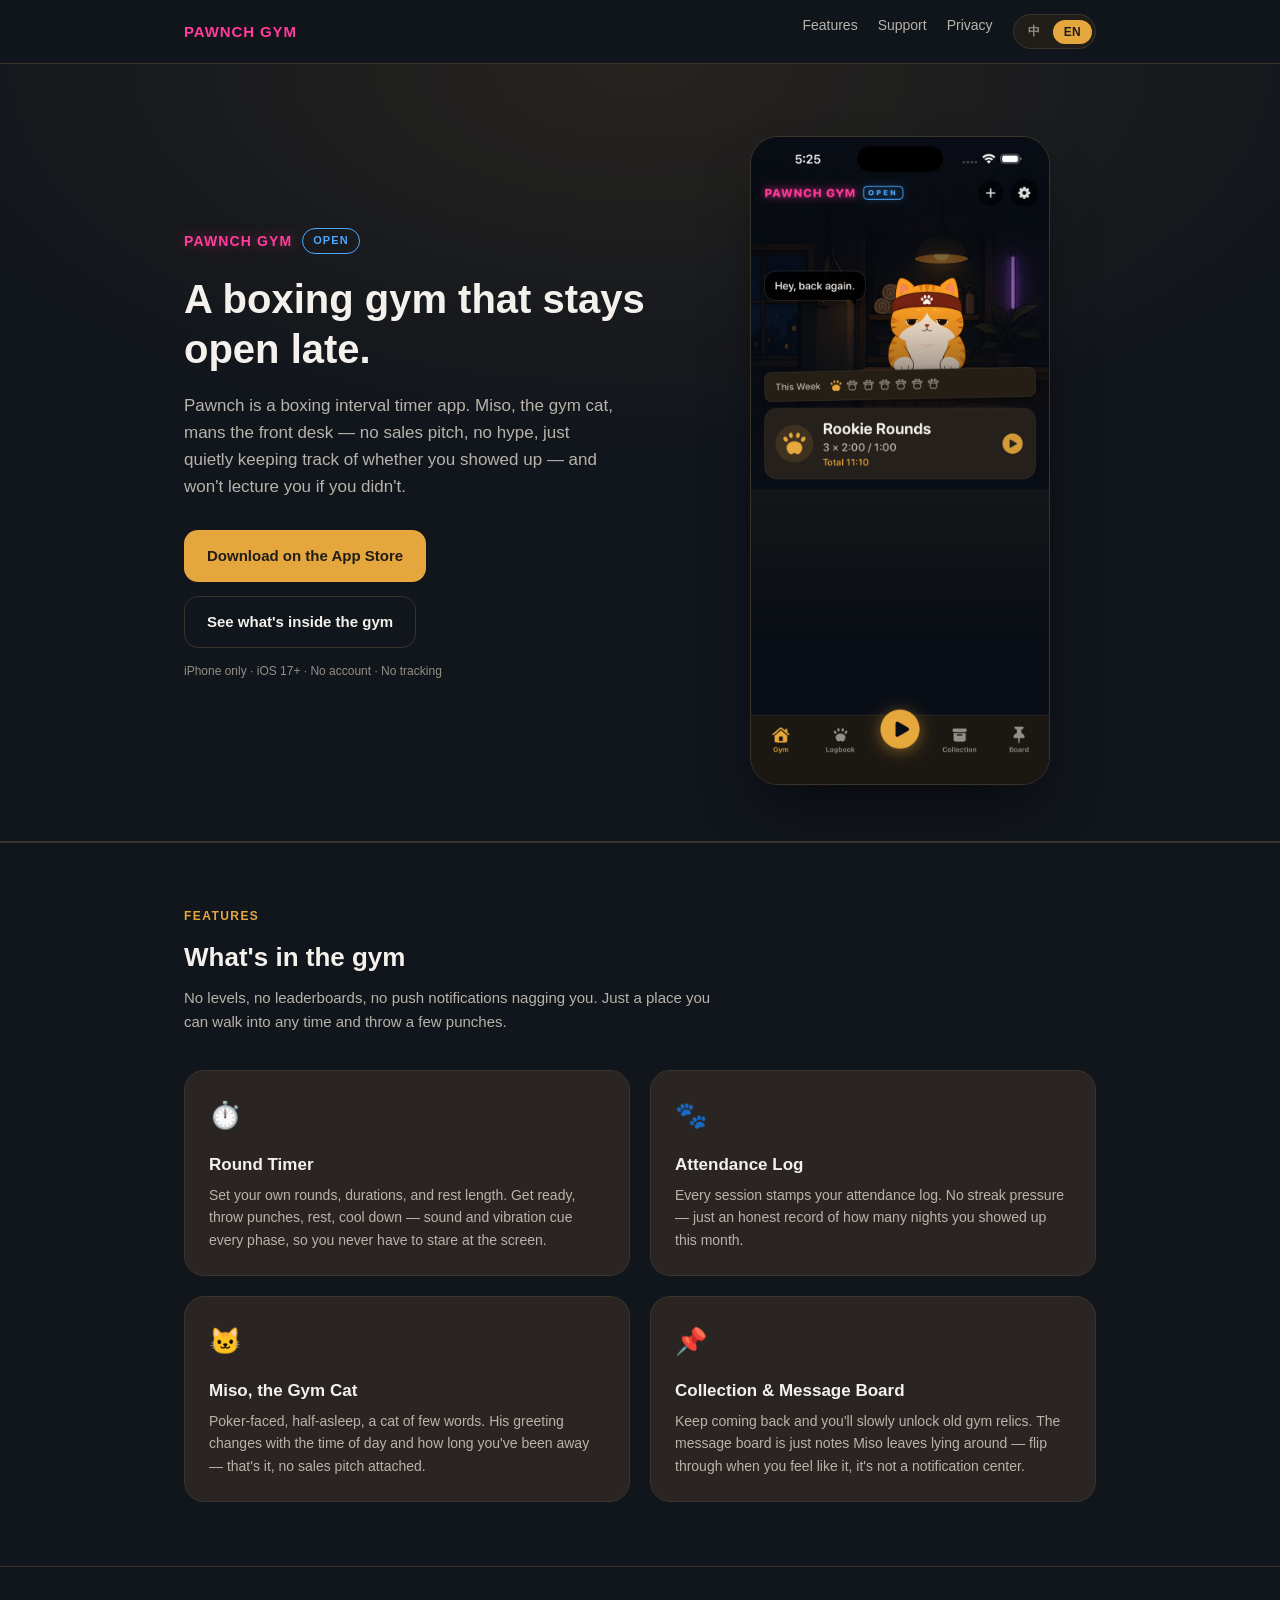
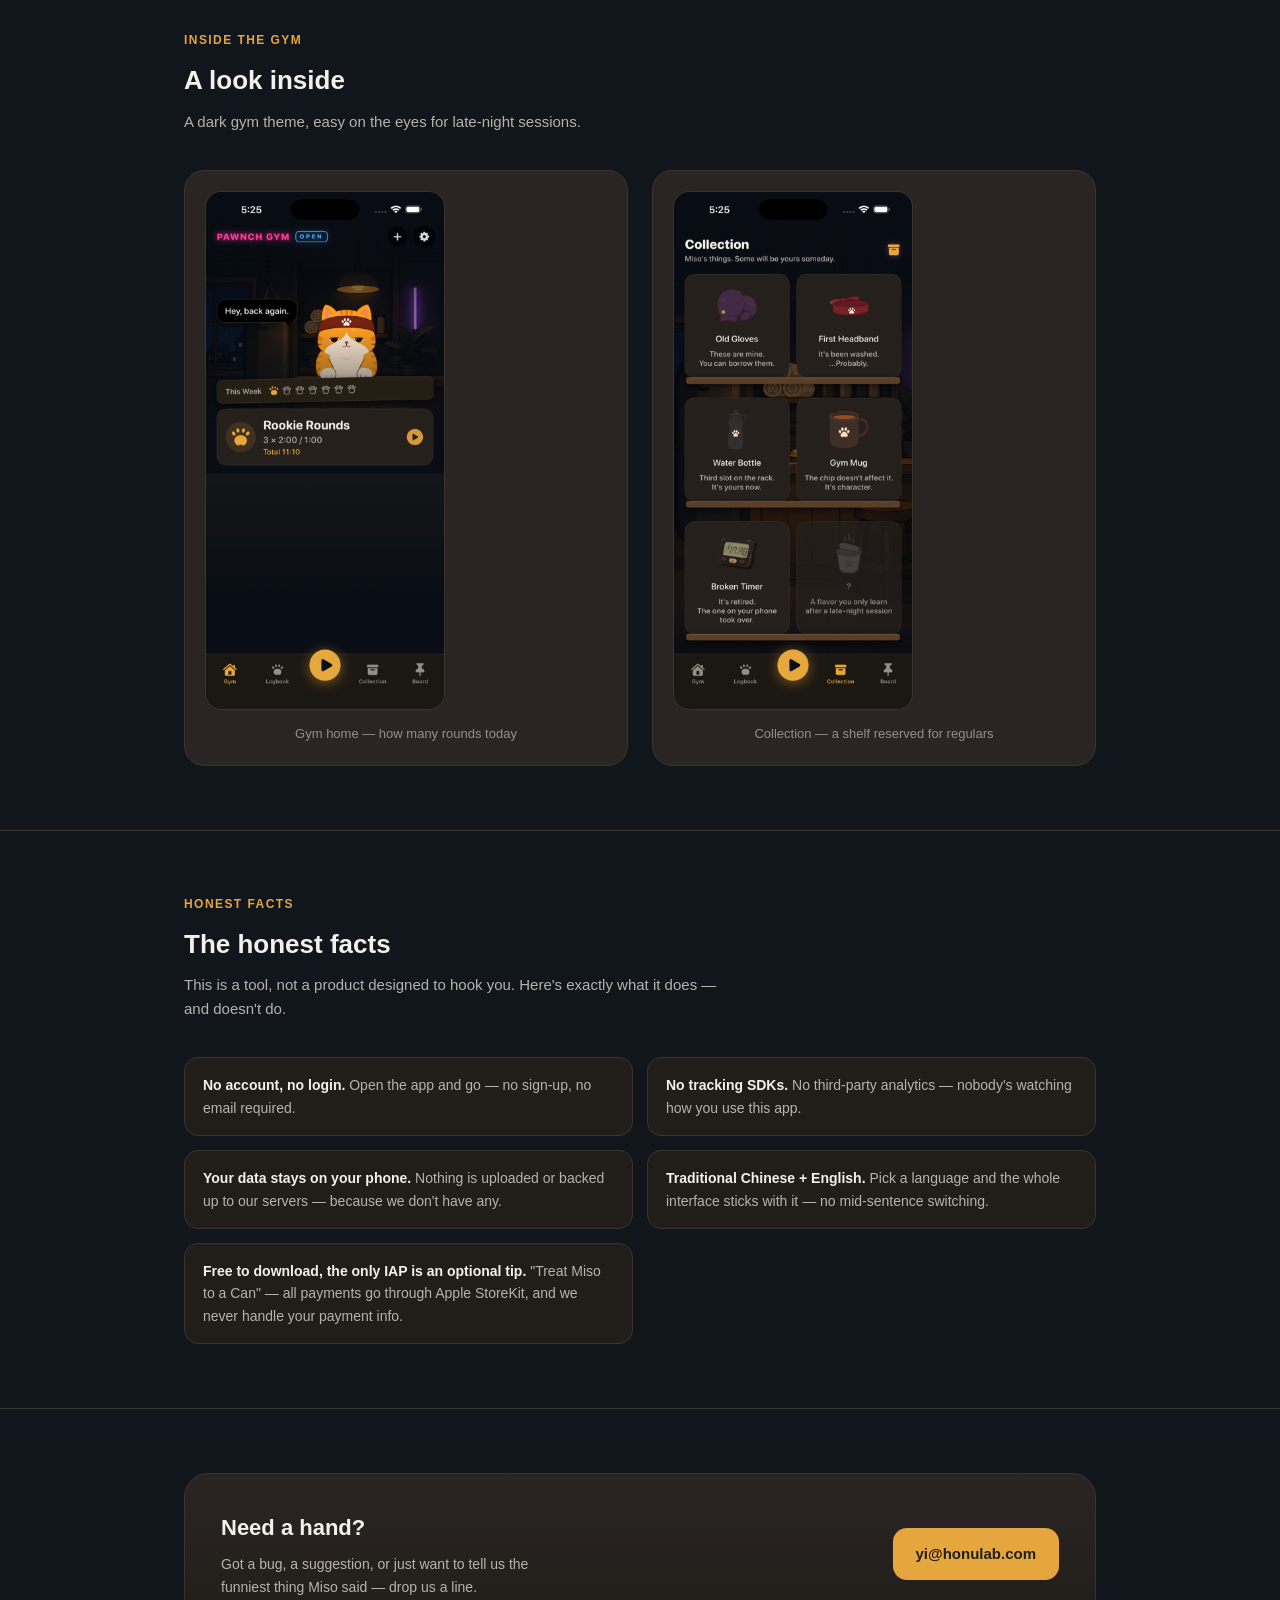
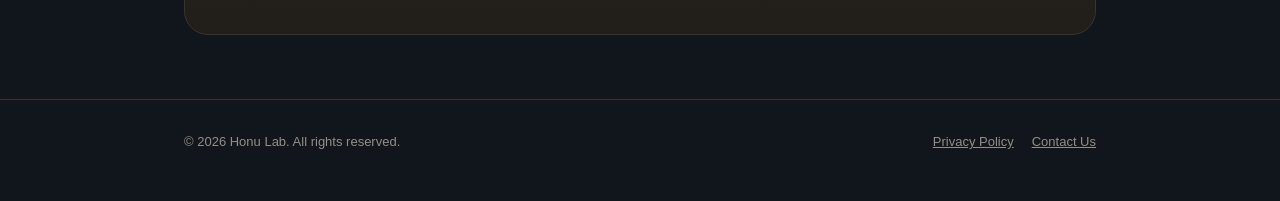
==== commit dd3433ef: "copy: hero 英文尾句收攏 + showcase 英文對齊中文場景 Co-Authored-By: Claude Fable 5 <noreply@anthropic.com>" ====
--- a/index.html
+++ b/index.html
@@ -429,7 +429,7 @@
         </h1>
         <p class="lede">
           <span class="lang-zh">Pawnch 是一個拳擊間歇計時器 app。貓咪館長 Miso 顧櫃檯，不推銷、不喊口號，只記得你有沒有來，也不會因為你沒來就唸你。</span>
-          <span class="lang-en">Pawnch is a boxing interval timer app. Miso, the gym cat, mans the front desk — no sales pitch, no hype, just quietly keeping track of whether you showed up. And if you didn't, he won't lecture you about it.</span>
+          <span class="lang-en">Pawnch is a boxing interval timer app. Miso, the gym cat, mans the front desk — no sales pitch, no hype, just quietly keeping track of whether you showed up — and won't lecture you if you didn't.</span>
         </p>
         <div class="cta-row">
           <!-- TODO: 換成正式 App Store 連結 -->
@@ -515,7 +515,7 @@
       </h2>
       <p>
         <span class="lang-zh">深色拳館主題，深夜躺著看螢幕也不刺眼。</span>
-        <span class="lang-en">A dark gym theme, easy on the eyes even lying in bed at 2am.</span>
+        <span class="lang-en">A dark gym theme, easy on the eyes for late-night sessions.</span>
       </p>
     </div>
     <div class="showcase-grid">
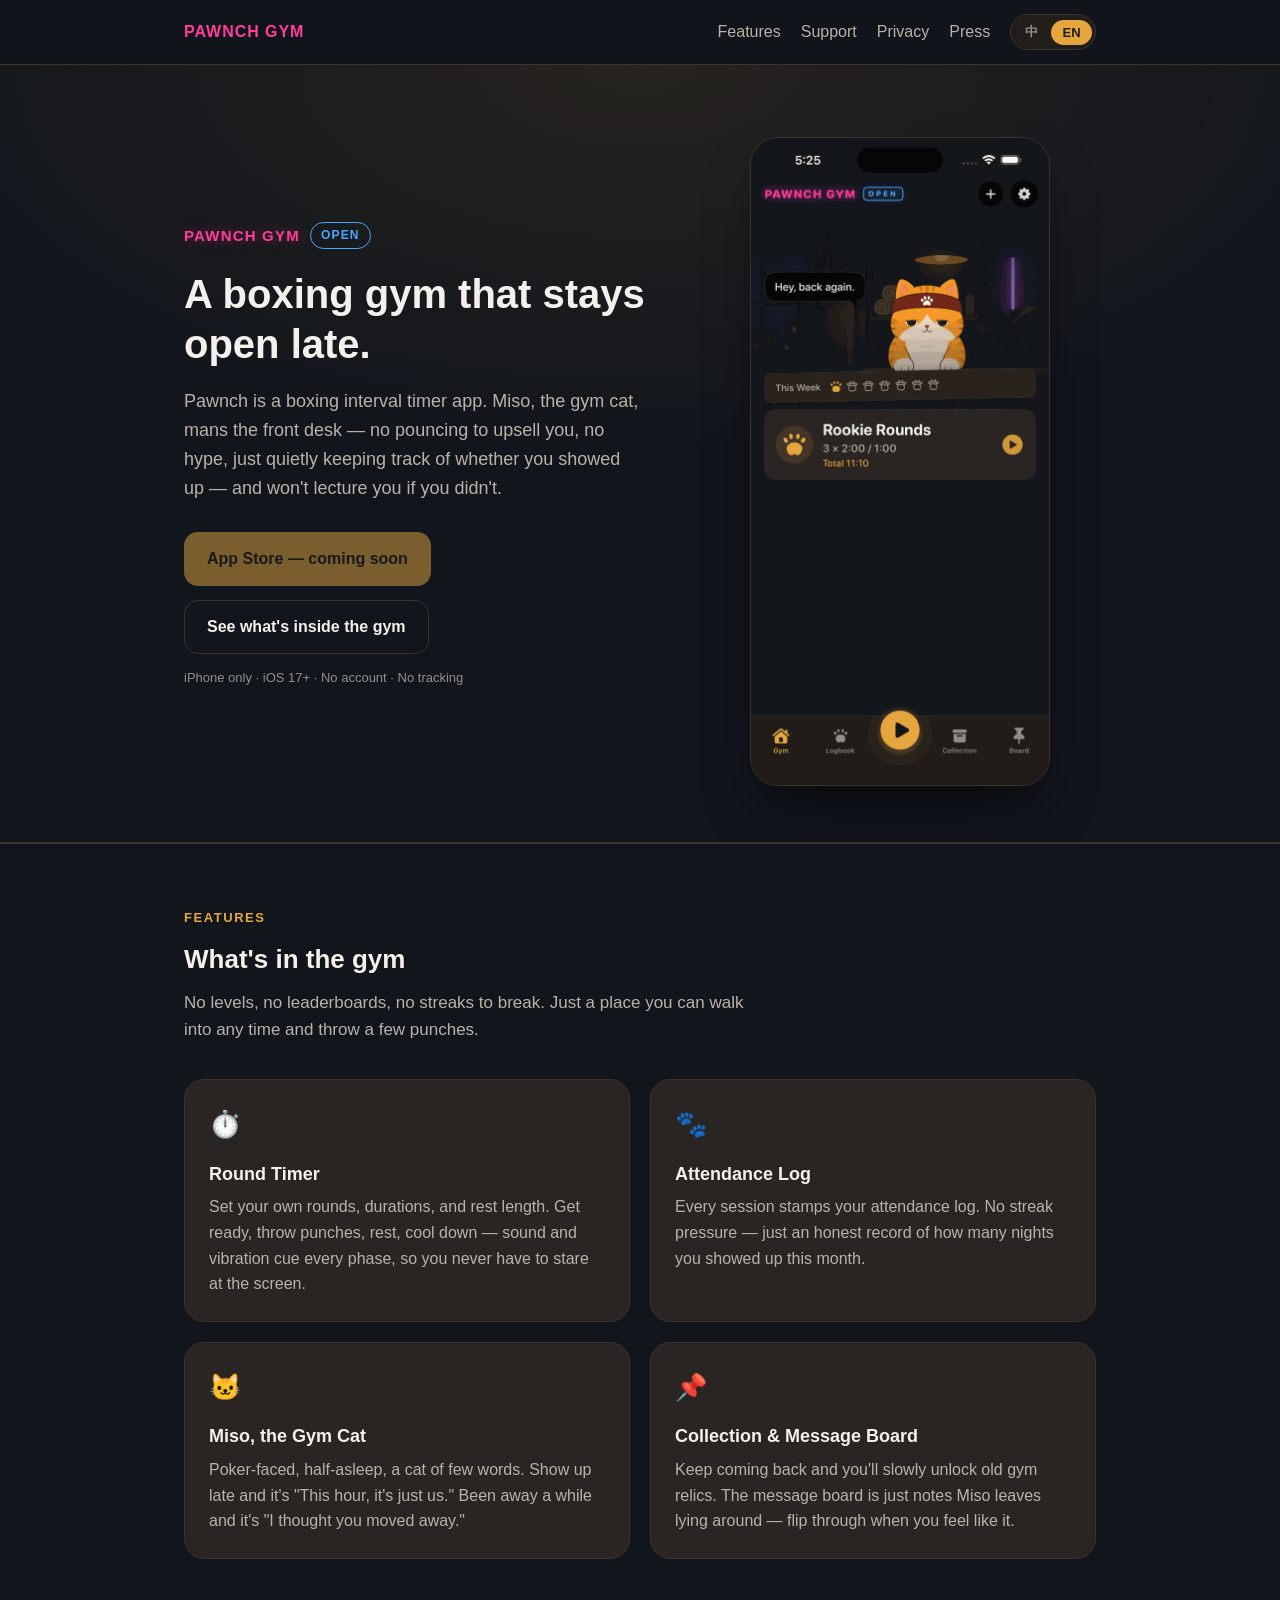
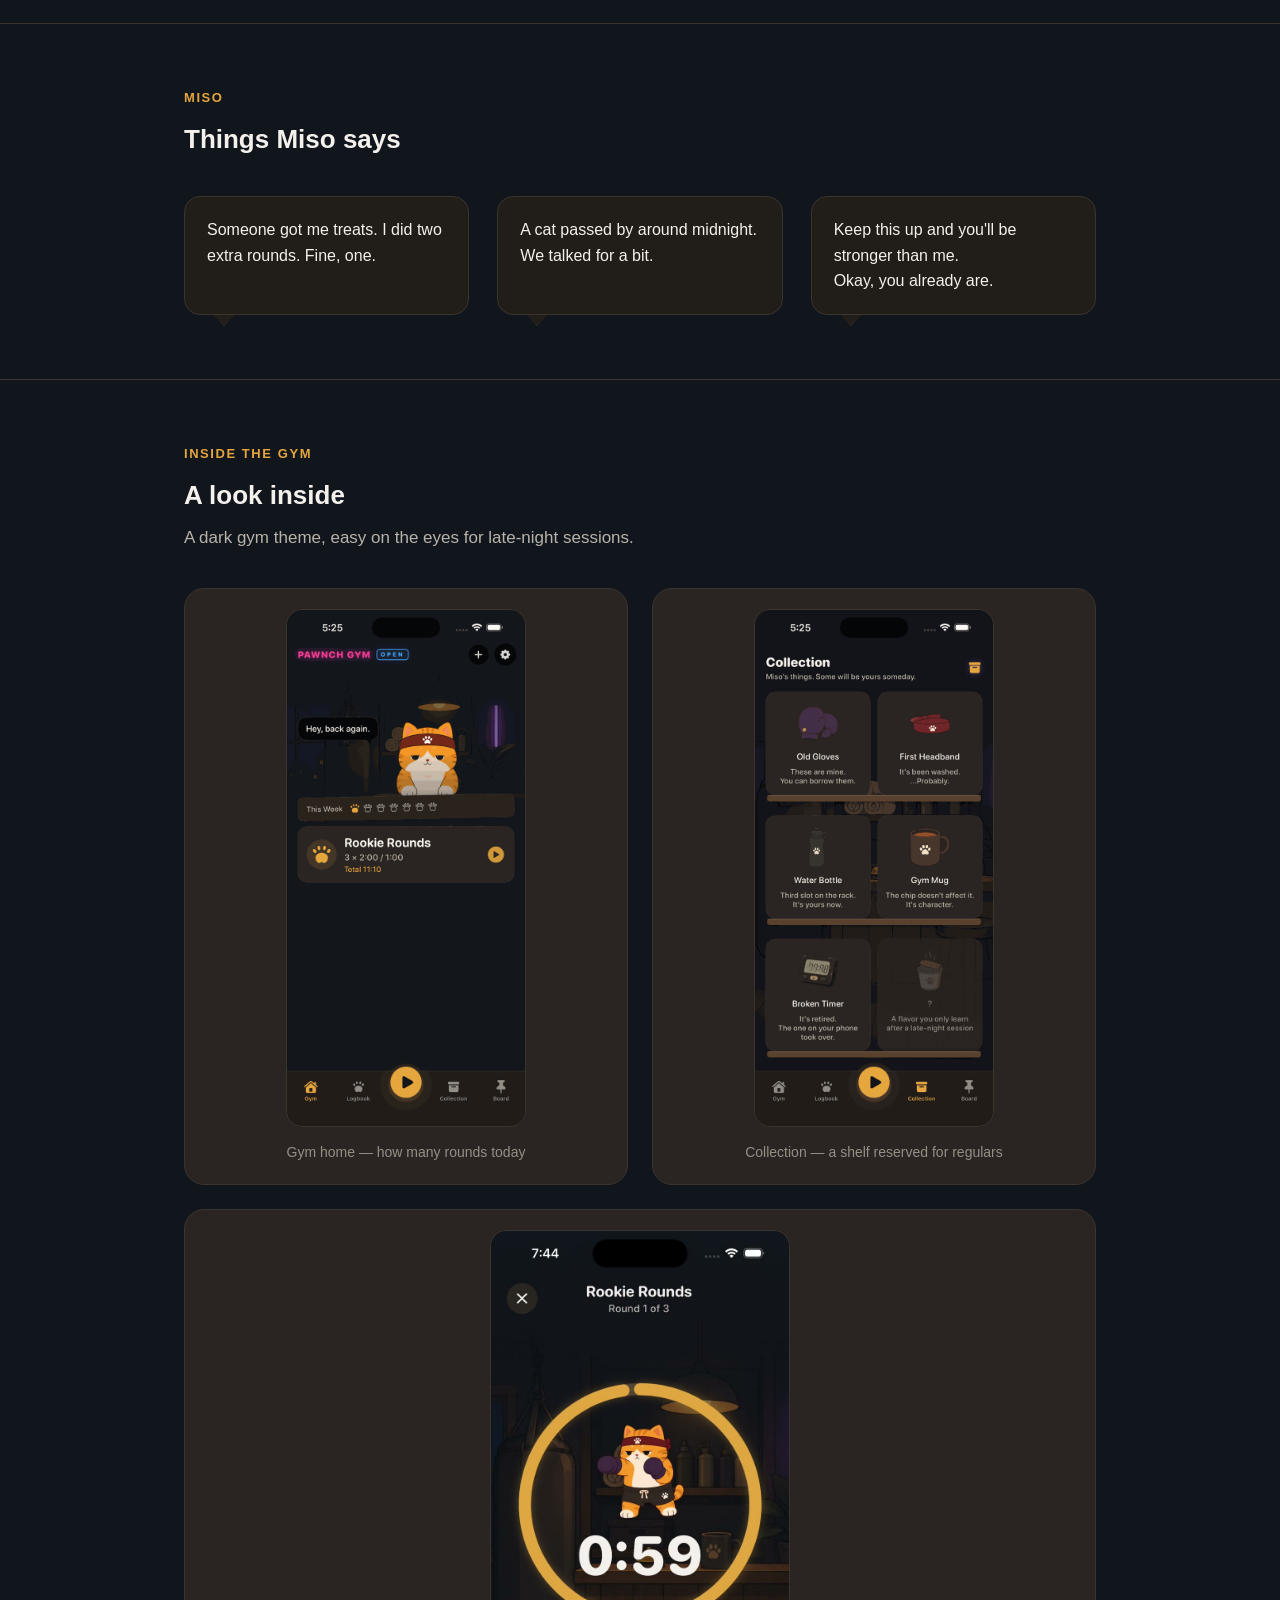
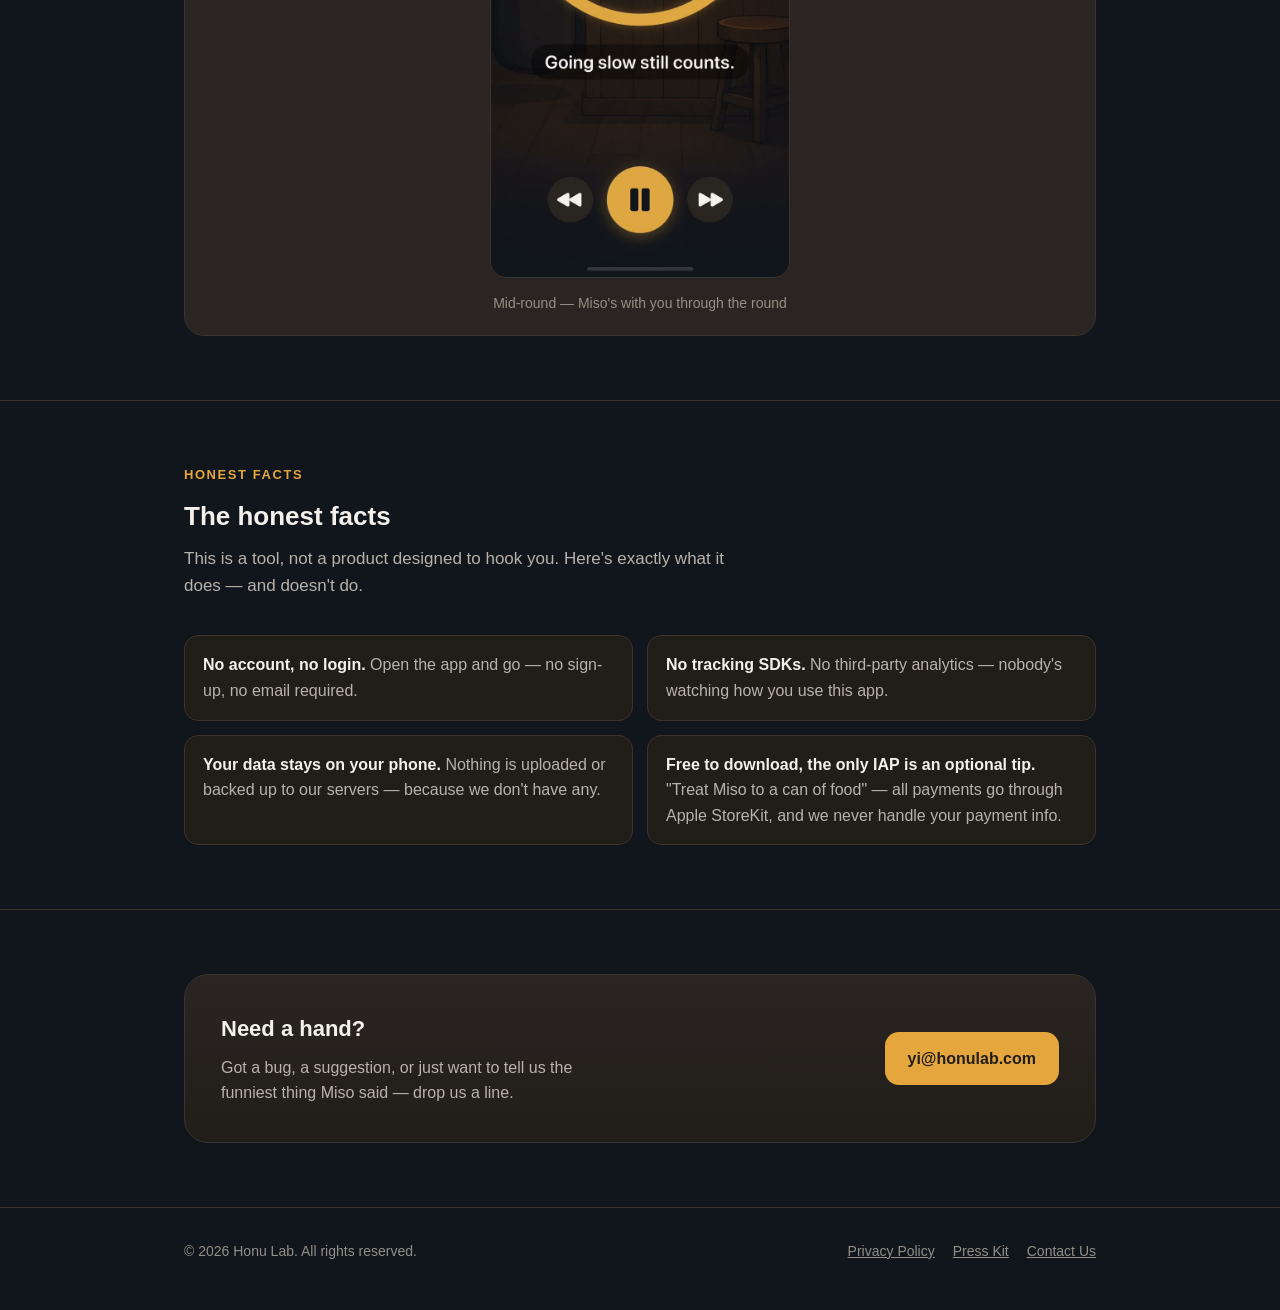
==== commit efad4f57: "polish: OG 卡尺寸+alt、hero eager-load、sitemap lastmod Co-Authored-By: Claude Opus 4.8 <noreply@anthropi" ====
--- a/index.html
+++ b/index.html
@@ -5,6 +5,26 @@
 <meta name="viewport" content="width=device-width, initial-scale=1.0">
 <title>Pawnch Gym — 拳擊間歇計時器</title>
 <meta name="description" content="Pawnch：一間半夜也開著的拳館。拳擊間歇計時器 app，貓咪館長 Miso 顧櫃檯。無帳號、無追蹤，資料只留在你的手機裡。">
+
+<link rel="icon" href="assets/favicon.ico" sizes="any">
+<link rel="icon" type="image/png" href="assets/favicon-32.png" sizes="32x32">
+<link rel="apple-touch-icon" href="assets/apple-touch-icon.png">
+
+<meta property="og:type" content="website">
+<meta property="og:url" content="https://pawnch.honulab.com/">
+<meta property="og:title" content="Pawnch Gym — 拳擊間歇計時器">
+<meta property="og:description" content="Pawnch：一間半夜也開著的拳館。拳擊間歇計時器 app，貓咪館長 Miso 顧櫃檯。無帳號、無追蹤，資料只留在你的手機裡。">
+<meta property="og:image" content="https://pawnch.honulab.com/assets/og-card.png">
+<meta property="og:image:width" content="1200">
+<meta property="og:image:height" content="630">
+<meta property="og:image:alt" content="Pawnch Gym">
+<meta property="og:locale" content="zh_TW">
+<meta property="og:locale:alternate" content="en_US">
+<meta name="twitter:card" content="summary_large_image">
+<meta name="twitter:title" content="Pawnch Gym — 拳擊間歇計時器">
+<meta name="twitter:description" content="Pawnch：一間半夜也開著的拳館。拳擊間歇計時器 app，貓咪館長 Miso 顧櫃檯。無帳號、無追蹤，資料只留在你的手機裡。">
+<meta name="twitter:image" content="https://pawnch.honulab.com/assets/og-card.png">
+
 <style>
   :root{
     --bg-base: #11151C;
@@ -31,6 +51,7 @@
     color: var(--text-primary);
     font-family: -apple-system, BlinkMacSystemFont, "PingFang TC", "Noto Sans TC", "Helvetica Neue", Arial, sans-serif;
     line-height: 1.6;
+    font-size: 17px;
     -webkit-font-smoothing: antialiased;
   }
 
@@ -61,20 +82,38 @@
   .brand {
     font-weight: 800;
     letter-spacing: 0.06em;
-    font-size: 15px;
+    font-size: 16px;
     color: var(--neon-pink);
     text-decoration: none;
   }
   .nav-links {
     display: flex;
+    align-items: center;
     gap: 20px;
-    font-size: 14px;
+    font-size: 16px;
   }
   .nav-links a {
     color: var(--text-secondary);
     text-decoration: none;
   }
   .nav-links a:hover { color: var(--amber); }
+  .nav-links a { position: relative; }
+  /* Invisible 44x44 hit-slop: expands the tap target without affecting
+     visual size/background (important for .lang-toggle button, whose
+     background fills the padding box — real padding would visibly grow
+     the active pill). */
+  .nav-links a::after,
+  .lang-toggle button::after {
+    content: "";
+    position: absolute;
+    top: 50%;
+    left: 50%;
+    width: 100%;
+    height: 100%;
+    min-width: 44px;
+    min-height: 44px;
+    transform: translate(-50%, -50%);
+  }
 
   /* ---------- Hero ---------- */
   .hero {
@@ -92,13 +131,13 @@
     gap: 10px;
     font-weight: 800;
     letter-spacing: 0.08em;
-    font-size: 14px;
+    font-size: 15px;
     color: var(--neon-pink);
     text-shadow: 0 0 14px rgba(255,61,154,0.45);
     margin-bottom: 20px;
   }
   .sign .open {
-    font-size: 11px;
+    font-size: 12px;
     font-weight: 700;
     letter-spacing: 0.1em;
     color: var(--neon-blue);
@@ -120,7 +159,7 @@
     font-weight: 800;
   }
   .hero p.lede {
-    font-size: 17px;
+    font-size: 18px;
     color: var(--text-secondary);
     max-width: 46ch;
     margin: 0 0 30px;
@@ -133,6 +172,9 @@
     width: 100%;
     max-width: 300px;
     display: block;
+    /* Same block-vs-text-align trap as .showcase-grid img: keep the phone
+       centered in its column (matters once hero-grid collapses to 1fr). */
+    margin-inline: auto;
     border-radius: 28px;
     border: 1px solid var(--divider);
     box-shadow: 0 30px 60px -20px rgba(0,0,0,0.6);
@@ -151,7 +193,7 @@
     padding: 13px 22px;
     border-radius: 14px;
     font-weight: 700;
-    font-size: 15px;
+    font-size: 16px;
     text-decoration: none;
     border: 1px solid transparent;
   }
@@ -167,13 +209,18 @@
   .btn-ghost:hover { border-color: var(--text-tertiary); }
   .btn small {
     display: block;
-    font-size: 11px;
+    font-size: 12px;
     font-weight: 500;
     opacity: 0.75;
   }
+  .btn-disabled {
+    opacity: 0.5;
+    cursor: not-allowed;
+    pointer-events: none;
+  }
   .fineprint {
     margin-top: 14px;
-    font-size: 12px;
+    font-size: 13px;
     color: var(--text-tertiary);
   }
 
@@ -184,7 +231,7 @@
     max-width: 60ch;
   }
   .section-head .eyebrow {
-    font-size: 12px;
+    font-size: 13px;
     font-weight: 700;
     letter-spacing: 0.12em;
     text-transform: uppercase;
@@ -198,7 +245,7 @@
   .section-head p {
     color: var(--text-secondary);
     margin: 0;
-    font-size: 15px;
+    font-size: 17px;
   }
 
   /* ---------- Features ---------- */
@@ -223,12 +270,52 @@
   }
   .feature-card h3 {
     margin: 0 0 6px;
-    font-size: 17px;
+    font-size: 18px;
   }
   .feature-card p {
     margin: 0;
-    font-size: 14px;
+    font-size: 16px;
     color: var(--text-secondary);
+  }
+
+  /* ---------- Miso says ---------- */
+  .miso-quotes {
+    border-top: 1px solid var(--divider);
+  }
+  .quote-grid {
+    display: grid;
+    grid-template-columns: repeat(3, 1fr);
+    gap: 28px;
+  }
+  .quote-card {
+    position: relative;
+    background: var(--bg-elevated);
+    border: 1px solid var(--divider);
+    border-radius: 16px;
+    padding: 20px 22px;
+  }
+  .quote-card::before,
+  .quote-card::after {
+    content: "";
+    position: absolute;
+    left: 28px;
+    width: 0;
+    height: 0;
+    border-left: 11px solid transparent;
+    border-right: 11px solid transparent;
+  }
+  .quote-card::before {
+    bottom: -12px;
+    border-top: 12px solid var(--divider);
+  }
+  .quote-card::after {
+    bottom: -10.5px;
+    border-top: 10.5px solid var(--bg-elevated);
+  }
+  .quote-card p {
+    margin: 0;
+    font-size: 16px;
+    color: var(--text-primary);
   }
 
   /* ---------- Showcase ---------- */
@@ -248,16 +335,26 @@
     padding: 20px;
     text-align: center;
   }
-  .showcase-grid img {
+  .showcase-grid img,
+  .showcase-grid video {
     width: 100%;
     max-width: 240px;
     border-radius: 16px;
     border: 1px solid var(--divider);
+    /* The lang-toggle rules force these imgs to display:block, which ignores
+       the figure's text-align:center — auto margins re-center them. */
+    margin-inline: auto;
   }
   .showcase-grid figcaption {
     margin-top: 14px;
-    font-size: 13px;
+    font-size: 14px;
     color: var(--text-tertiary);
+  }
+  .showcase-video {
+    grid-column: 1 / -1;
+  }
+  .showcase-video video {
+    max-width: 300px;
   }
 
   /* ---------- Honest facts ---------- */
@@ -277,7 +374,7 @@
     border: 1px solid var(--divider);
     border-radius: 14px;
     padding: 16px 18px;
-    font-size: 14px;
+    font-size: 16px;
     color: var(--text-secondary);
   }
   .fact-list li b { color: var(--text-primary); }
@@ -304,7 +401,7 @@
   .support-card p {
     margin: 0;
     color: var(--text-secondary);
-    font-size: 14px;
+    font-size: 16px;
     max-width: 42ch;
   }
 
@@ -319,7 +416,7 @@
     gap: 12px;
     align-items: center;
     justify-content: space-between;
-    font-size: 13px;
+    font-size: 14px;
     color: var(--text-tertiary);
   }
   footer a {
@@ -340,11 +437,12 @@
     padding: 3px;
   }
   .lang-toggle button {
+    position: relative;
     appearance: none;
     border: none;
     background: transparent;
     color: var(--text-tertiary);
-    font-size: 12px;
+    font-size: 13px;
     font-weight: 700;
     letter-spacing: 0.02em;
     padding: 5px 11px;
@@ -381,6 +479,11 @@
   html[data-lang="en"] img.lang-en { display: block; }
   html:not([data-lang]) img.lang-zh { display: block; }
   html:not([data-lang]) img.lang-en { display: none; }
+  video.lang-zh, video.lang-en { display: none; }
+  html[data-lang="zh"] video.lang-zh { display: block; }
+  html[data-lang="en"] video.lang-en { display: block; }
+  html:not([data-lang]) video.lang-zh { display: block; }
+  html:not([data-lang]) video.lang-en { display: none; }
 
   /* ---------- Responsive ---------- */
   @media (max-width: 760px) {
@@ -388,6 +491,7 @@
     .hero-figure { order: -1; }
     .hero h1 { font-size: 30px; }
     .feature-grid { grid-template-columns: 1fr; }
+    .quote-grid { grid-template-columns: 1fr; }
     .showcase-grid { grid-template-columns: 1fr; }
     .fact-list { grid-template-columns: 1fr; }
     section { padding: 48px 0; }
@@ -396,10 +500,14 @@
 
   @media (max-width: 560px) {
     .nav .wrap { flex-wrap: wrap; gap: 8px 12px; }
-    .brand { font-size: 13px; }
-    .nav-links { gap: 12px; font-size: 13px; }
+    .brand { font-size: 14px; }
+    .nav-links { gap: 12px; font-size: 14px; }
   }
 </style>
+<link rel="canonical" href="https://pawnch.honulab.com/">
+<link rel="alternate" hreflang="zh-Hant" href="https://pawnch.honulab.com/">
+<link rel="alternate" hreflang="en" href="https://pawnch.honulab.com/en/">
+<link rel="alternate" hreflang="x-default" href="https://pawnch.honulab.com/">
 </head>
 <body>
 
@@ -410,6 +518,7 @@
       <a href="#features"><span class="lang-zh">功能</span><span class="lang-en">Features</span></a>
       <a href="#support"><span class="lang-zh">支援</span><span class="lang-en">Support</span></a>
       <a href="privacy.html"><span class="lang-zh">隱私</span><span class="lang-en">Privacy</span></a>
+      <a href="press.html"><span class="lang-zh">媒體</span><span class="lang-en">Press</span></a>
       <div class="lang-toggle" role="group" aria-label="Language">
         <button type="button" data-lang-btn="zh">中</button>
         <button type="button" data-lang-btn="en">EN</button>
@@ -428,15 +537,15 @@
           <span class="lang-en">A boxing gym that stays open late.</span>
         </h1>
         <p class="lede">
-          <span class="lang-zh">Pawnch 是一個拳擊間歇計時器 app。貓咪館長 Miso 顧櫃檯，不推銷、不喊口號，只記得你有沒有來，也不會因為你沒來就唸你。</span>
-          <span class="lang-en">Pawnch is a boxing interval timer app. Miso, the gym cat, mans the front desk — no sales pitch, no hype, just quietly keeping track of whether you showed up — and won't lecture you if you didn't.</span>
+          <span class="lang-zh">Pawnch 是一個拳擊間歇計時器 app。貓咪館長 Miso 顧櫃檯，不會撲上來推課，不喊口號，只記得你有沒有來，也不會因為你沒來就唸你。</span>
+          <span class="lang-en">Pawnch is a boxing interval timer app. Miso, the gym cat, mans the front desk — no pouncing to upsell you, no hype, just quietly keeping track of whether you showed up — and won't lecture you if you didn't.</span>
         </p>
         <div class="cta-row">
-          <!-- TODO: 換成正式 App Store 連結 -->
-          <a class="btn btn-primary" href="#">
-            <span class="lang-zh">下載 App Store</span>
-            <span class="lang-en">Download on the App Store</span>
-          </a>
+          <!-- TODO: 上架後把下面的停用按鈕換回正式 App Store 連結 -->
+          <span class="btn btn-primary btn-disabled" aria-disabled="true">
+            <span class="lang-zh">App Store・即將上架</span>
+            <span class="lang-en">App Store — coming soon</span>
+          </span>
           <a class="btn btn-ghost" href="#features">
             <span class="lang-zh">看看拳館裡有什麼</span>
             <span class="lang-en">See what's inside the gym</span>
@@ -448,8 +557,8 @@
         </p>
       </div>
       <div class="hero-figure">
-        <img class="lang-zh" src="assets/screen-home.png" alt="Pawnch 首頁截圖：Miso 在櫃檯打招呼，下方是課表卡片" loading="lazy">
-        <img class="lang-en" src="assets/screen-home-en.png" alt="Pawnch home screen: Miso greeting at the front desk, workout card below" loading="lazy">
+        <img class="lang-zh" src="assets/screen-home-web.png" alt="Pawnch 首頁截圖：Miso 在櫃檯打招呼，下方是課表卡片" loading="eager" fetchpriority="high">
+        <img class="lang-en" src="assets/screen-home-en-web.png" alt="Pawnch home screen: Miso greeting at the front desk, workout card below" loading="eager" fetchpriority="high">
       </div>
     </div>
   </div>
@@ -464,8 +573,8 @@
         <span class="lang-en">What's in the gym</span>
       </h2>
       <p>
-        <span class="lang-zh">沒有等級、沒有排行榜、沒有推播騷擾。就是一間你可以隨時進來打幾拳的地方。</span>
-        <span class="lang-en">No levels, no leaderboards, no push notifications nagging you. Just a place you can walk into any time and throw a few punches.</span>
+        <span class="lang-zh">沒有等級、沒有排行榜、沒有連續天數。就是一間你可以隨時進來打幾拳的地方。</span>
+        <span class="lang-en">No levels, no leaderboards, no streaks to break. Just a place you can walk into any time and throw a few punches.</span>
       </p>
     </div>
     <div class="feature-grid">
@@ -489,17 +598,43 @@
         <span class="icon">🐱</span>
         <h3><span class="lang-zh">Miso 顧櫃檯</span><span class="lang-en">Miso, the Gym Cat</span></h3>
         <p>
-          <span class="lang-zh">撲克臉、半睡半醒、講話不多。會依時段、依你多久沒來，換一句招呼——僅止於此，不推銷。</span>
-          <span class="lang-en">Poker-faced, half-asleep, a cat of few words. His greeting changes with the time of day and how long you've been away — that's it, no sales pitch attached.</span>
+          <span class="lang-zh">撲克臉、半睡半醒、講話不多。深夜來，他說「這個時間只剩我們了」；太久沒來，他說「我還以為你搬家了」。</span>
+          <span class="lang-en">Poker-faced, half-asleep, a cat of few words. Show up late and it's "This hour, it's just us." Been away a while and it's "I thought you moved away."</span>
         </p>
       </div>
       <div class="feature-card">
         <span class="icon">📌</span>
         <h3><span class="lang-zh">收藏櫃 &amp; 留言板</span><span class="lang-en">Collection &amp; Message Board</span></h3>
         <p>
-          <span class="lang-zh">常來會慢慢解鎖拳館裡的舊物件；留言板是 Miso 隨手貼的紙條，有空再翻，不是通知中心。</span>
-          <span class="lang-en">Keep coming back and you'll slowly unlock old gym relics. The message board is just notes Miso leaves lying around — flip through when you feel like it, it's not a notification center.</span>
+          <span class="lang-zh">常來會慢慢解鎖拳館裡的舊物件；留言板是 Miso 隨手貼的紙條，有空再翻。</span>
+          <span class="lang-en">Keep coming back and you'll slowly unlock old gym relics. The message board is just notes Miso leaves lying around — flip through when you feel like it.</span>
         </p>
+      </div>
+    </div>
+  </div>
+</section>
+
+<section class="miso-quotes">
+  <div class="wrap">
+    <div class="section-head">
+      <div class="eyebrow">Miso</div>
+      <h2>
+        <span class="lang-zh">Miso 說的話</span>
+        <span class="lang-en">Things Miso says</span>
+      </h2>
+    </div>
+    <div class="quote-grid">
+      <div class="quote-card">
+        <p class="lang-zh">有人請我吃罐罐。我多打了兩回合。好啦，一回合。</p>
+        <p class="lang-en">Someone got me treats. I did two extra rounds. Fine, one.</p>
+      </div>
+      <div class="quote-card">
+        <p class="lang-zh">半夜有貓經過。<br>聊了一下。</p>
+        <p class="lang-en">A cat passed by around midnight.<br>We talked for a bit.</p>
+      </div>
+      <div class="quote-card">
+        <p class="lang-zh">你這樣下去會比我強。<br>算了，本來就比我強。</p>
+        <p class="lang-en">Keep this up and you'll be stronger than me.<br>Okay, you already are.</p>
       </div>
     </div>
   </div>
@@ -520,19 +655,27 @@
     </div>
     <div class="showcase-grid">
       <figure>
-        <img class="lang-zh" src="assets/screen-home.png" alt="首頁：Miso 打招呼與課表卡" loading="lazy">
-        <img class="lang-en" src="assets/screen-home-en.png" alt="Gym home: Miso's greeting and workout cards" loading="lazy">
+        <img class="lang-zh" src="assets/screen-home-web.png" alt="首頁：Miso 打招呼與課表卡" loading="lazy">
+        <img class="lang-en" src="assets/screen-home-en-web.png" alt="Gym home: Miso's greeting and workout cards" loading="lazy">
         <figcaption>
           <span class="lang-zh">拳館首頁 — 今天想打幾回合</span>
           <span class="lang-en">Gym home — how many rounds today</span>
         </figcaption>
       </figure>
       <figure>
-        <img class="lang-zh" src="assets/screen-collection.png" alt="收藏櫃：舊拳套、頭帶等常來解鎖的物件" loading="lazy">
-        <img class="lang-en" src="assets/screen-collection-en.png" alt="Collection: old gloves, headband and other show-up unlocks" loading="lazy">
+        <img class="lang-zh" src="assets/screen-collection-web.png" alt="收藏櫃：舊拳套、頭帶等常來解鎖的物件" loading="lazy">
+        <img class="lang-en" src="assets/screen-collection-en-web.png" alt="Collection: old gloves, headband and other show-up unlocks" loading="lazy">
         <figcaption>
           <span class="lang-zh">收藏櫃 — 常來的人才有位置</span>
           <span class="lang-en">Collection — a shelf reserved for regulars</span>
+        </figcaption>
+      </figure>
+      <figure class="showcase-video">
+        <video class="lang-zh" src="assets/showcase-workout-zh.mp4" poster="assets/showcase-workout-zh-poster.jpg" autoplay muted loop playsinline></video>
+        <video class="lang-en" src="assets/showcase-workout-en.mp4" poster="assets/showcase-workout-en-poster.jpg" autoplay muted loop playsinline></video>
+        <figcaption>
+          <span class="lang-zh">出拳中 — Miso 陪你打完這回合</span>
+          <span class="lang-en">Mid-round — Miso's with you through the round</span>
         </figcaption>
       </figure>
     </div>
@@ -559,10 +702,8 @@
       <li class="lang-en"><b>No tracking SDKs.</b> No third-party analytics — nobody's watching how you use this app.</li>
       <li class="lang-zh"><b>資料只在你的手機裡。</b>不上傳、不備份到我們的伺服器（我們也沒有伺服器）。</li>
       <li class="lang-en"><b>Your data stays on your phone.</b> Nothing is uploaded or backed up to our servers — because we don't have any.</li>
-      <li class="lang-zh"><b>繁體中文＋英文。</b>右上角可切換語言，選定後介面文字不會忽然跳來跳去。</li>
-      <li class="lang-en"><b>Traditional Chinese + English.</b> Pick a language and the whole interface sticks with it — no mid-sentence switching.</li>
       <li class="lang-zh"><b>下載免費，唯一的內購是自願打賞。</b>「請 Miso 吃罐罐」——付款全部經過 Apple StoreKit，我們不經手你的付款資訊。</li>
-      <li class="lang-en"><b>Free to download, the only IAP is an optional tip.</b> "Treat Miso to a Can" — all payments go through Apple StoreKit, and we never handle your payment info.</li>
+      <li class="lang-en"><b>Free to download, the only IAP is an optional tip.</b> "Treat Miso to a can of food" — all payments go through Apple StoreKit, and we never handle your payment info.</li>
     </ul>
   </div>
 </section>
@@ -590,6 +731,7 @@
     <div>© 2026 Honu Lab. All rights reserved.</div>
     <div class="footer-links">
       <a href="privacy.html"><span class="lang-zh">隱私政策</span><span class="lang-en">Privacy Policy</span></a>
+      <a href="press.html"><span class="lang-zh">媒體資料</span><span class="lang-en">Press Kit</span></a>
       <a href="mailto:yi@honulab.com"><span class="lang-zh">聯絡我們</span><span class="lang-en">Contact Us</span></a>
     </div>
   </div>
@@ -599,6 +741,16 @@
 (function () {
   var KEY = 'pawnchLang';
   var html = document.documentElement;
+  var META = {
+    zh: {
+      title: 'Pawnch Gym — 拳擊間歇計時器',
+      description: 'Pawnch：一間半夜也開著的拳館。拳擊間歇計時器 app，貓咪館長 Miso 顧櫃檯。無帳號、無追蹤，資料只留在你的手機裡。'
+    },
+    en: {
+      title: 'Pawnch Gym — A boxing gym that stays open late.',
+      description: "Pawnch is a boxing interval timer app. Miso, the gym cat, mans the front desk — no pouncing to upsell you, no hype, just quietly keeping track of whether you showed up — and won't lecture you if you didn't."
+    }
+  };
   function detect() {
     var saved = localStorage.getItem(KEY);
     if (saved === 'zh' || saved === 'en') return saved;
@@ -610,6 +762,10 @@
     document.querySelectorAll('[data-lang-btn]').forEach(function (btn) {
       btn.classList.toggle('active', btn.getAttribute('data-lang-btn') === lang);
     });
+    var meta = META[lang] || META.zh;
+    document.title = meta.title;
+    var descEl = document.querySelector('meta[name="description"]');
+    if (descEl) descEl.setAttribute('content', meta.description);
   }
   apply(detect());
   document.querySelectorAll('[data-lang-btn]').forEach(function (btn) {
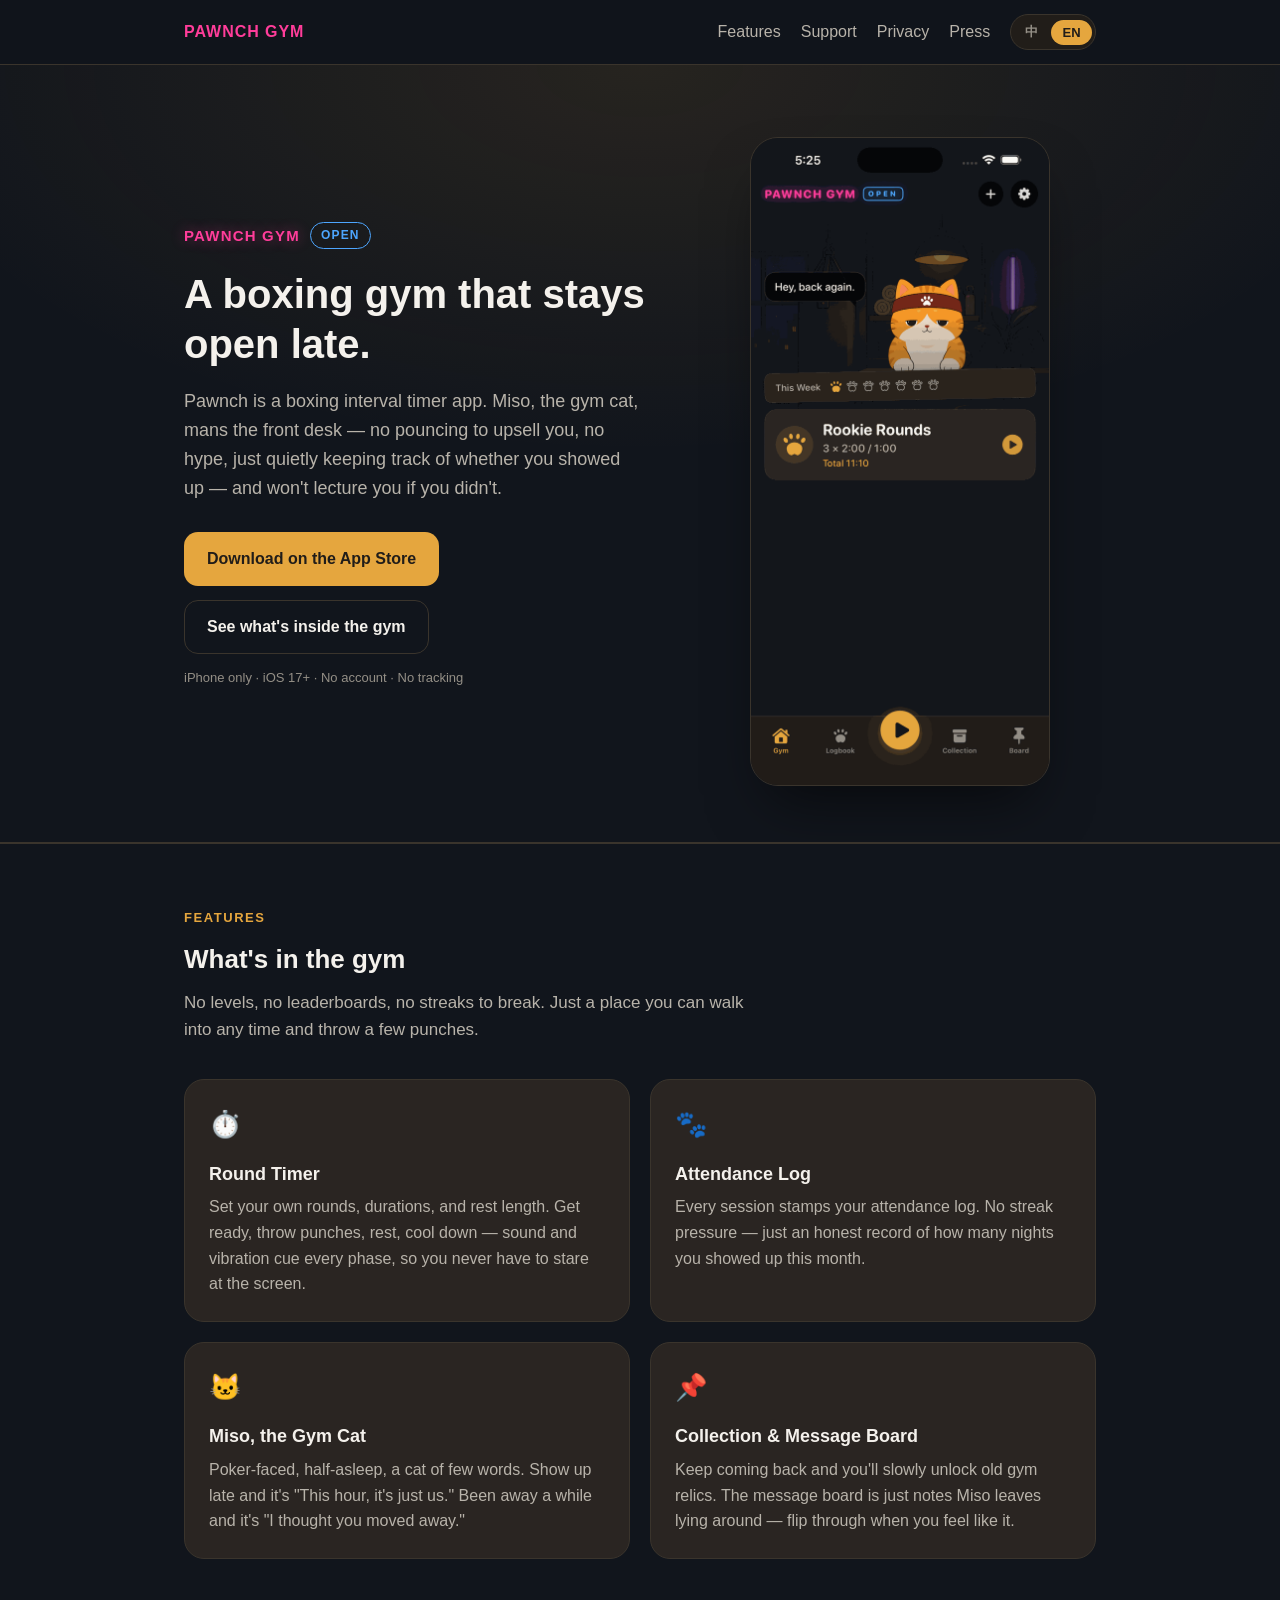
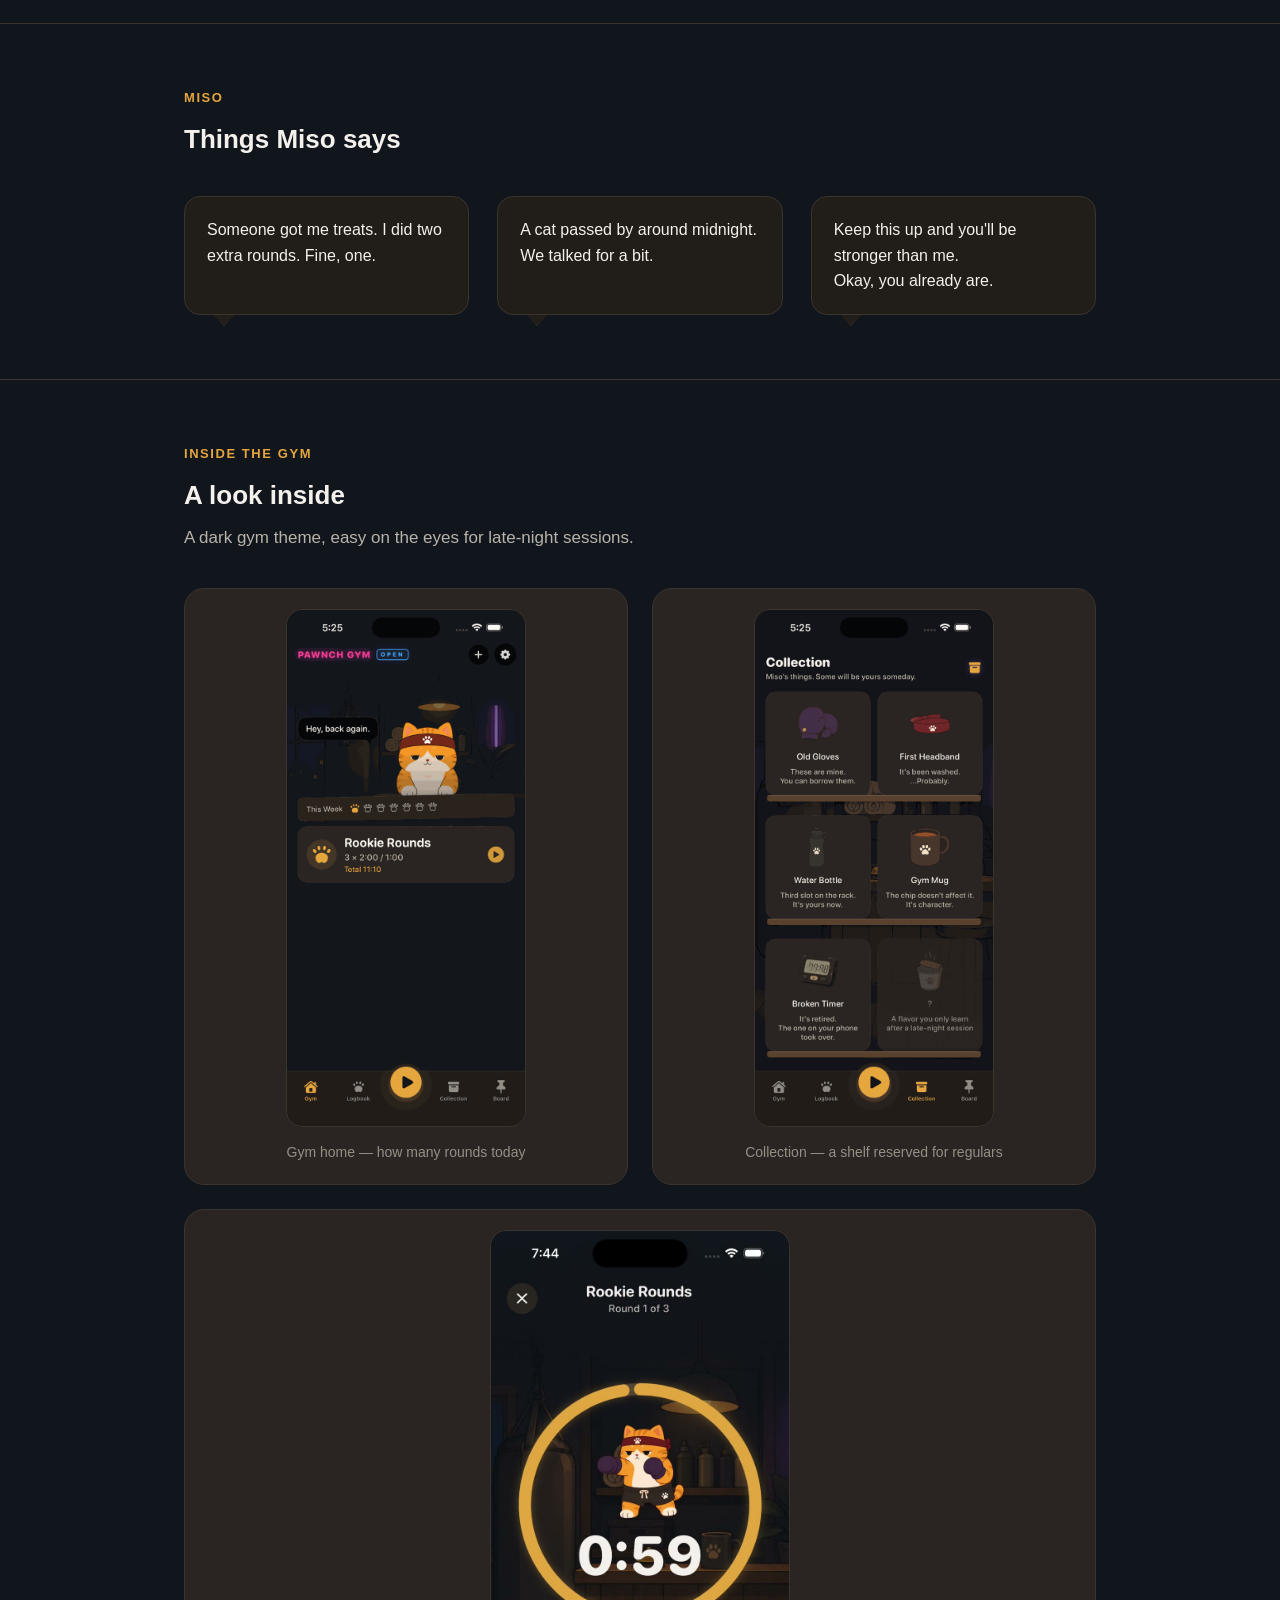
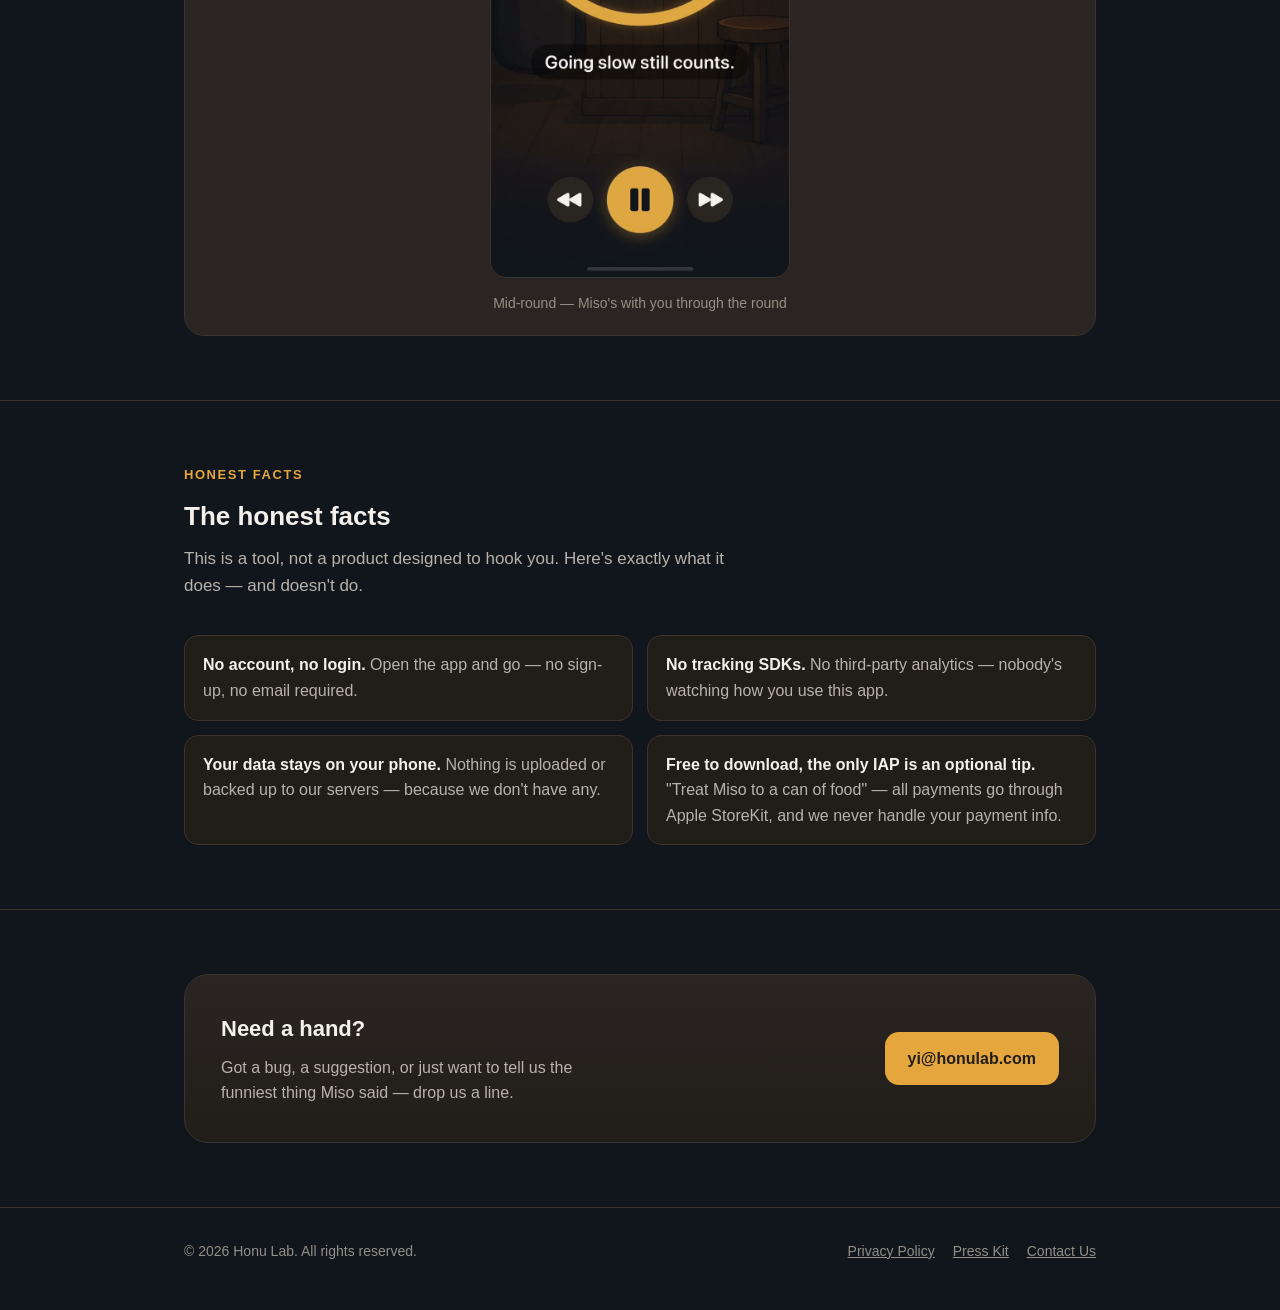
==== commit d5102bcf: "上線同步：App Store 正式下載連結 + 影片 lazy-load 從 pawnch/site 同步：首頁 hero CTA 與 press fact sheet 換上正式 App Store " ====
--- a/index.html
+++ b/index.html
@@ -541,11 +541,10 @@
           <span class="lang-en">Pawnch is a boxing interval timer app. Miso, the gym cat, mans the front desk — no pouncing to upsell you, no hype, just quietly keeping track of whether you showed up — and won't lecture you if you didn't.</span>
         </p>
         <div class="cta-row">
-          <!-- TODO: 上架後把下面的停用按鈕換回正式 App Store 連結 -->
-          <span class="btn btn-primary btn-disabled" aria-disabled="true">
-            <span class="lang-zh">App Store・即將上架</span>
-            <span class="lang-en">App Store — coming soon</span>
-          </span>
+          <a class="btn btn-primary" href="https://apps.apple.com/us/app/pawnch-boxing-round-timer/id6783594091">
+            <span class="lang-zh">在 App Store 下載</span>
+            <span class="lang-en">Download on the App Store</span>
+          </a>
           <a class="btn btn-ghost" href="#features">
             <span class="lang-zh">看看拳館裡有什麼</span>
             <span class="lang-en">See what's inside the gym</span>
@@ -671,8 +670,8 @@
         </figcaption>
       </figure>
       <figure class="showcase-video">
-        <video class="lang-zh" src="assets/showcase-workout-zh.mp4" poster="assets/showcase-workout-zh-poster.jpg" autoplay muted loop playsinline></video>
-        <video class="lang-en" src="assets/showcase-workout-en.mp4" poster="assets/showcase-workout-en-poster.jpg" autoplay muted loop playsinline></video>
+        <video class="lang-zh" data-src="assets/showcase-workout-zh.mp4" poster="assets/showcase-workout-zh-poster.jpg" muted loop playsinline></video>
+        <video class="lang-en" data-src="assets/showcase-workout-en.mp4" poster="assets/showcase-workout-en-poster.jpg" muted loop playsinline></video>
         <figcaption>
           <span class="lang-zh">出拳中 — Miso 陪你打完這回合</span>
           <span class="lang-en">Mid-round — Miso's with you through the round</span>
@@ -756,6 +755,31 @@
     if (saved === 'zh' || saved === 'en') return saved;
     return (navigator.language || '').toLowerCase().indexOf('zh') === 0 ? 'zh' : 'en';
   }
+  function updateVideos(lang) {
+    // Both lang-zh / lang-en <video> tags carry data-src instead of src so
+    // neither downloads on page load. Only the active language's video gets
+    // its src filled in (and playback started); the inactive one is paused
+    // and its src cleared so display:none doesn't leave it silently
+    // buffering/downloading in the background.
+    document.querySelectorAll('video[data-src]').forEach(function (video) {
+      var isActive = video.classList.contains('lang-' + lang);
+      if (isActive) {
+        if (video.getAttribute('src') !== video.dataset.src) {
+          video.setAttribute('src', video.dataset.src);
+        }
+        var playPromise = video.play();
+        if (playPromise && typeof playPromise.catch === 'function') {
+          playPromise.catch(function () {});
+        }
+      } else {
+        video.pause();
+        if (video.hasAttribute('src')) {
+          video.removeAttribute('src');
+          video.load();
+        }
+      }
+    });
+  }
   function apply(lang) {
     html.setAttribute('data-lang', lang);
     html.setAttribute('lang', lang === 'zh' ? 'zh-Hant' : 'en');
@@ -766,6 +790,7 @@
     document.title = meta.title;
     var descEl = document.querySelector('meta[name="description"]');
     if (descEl) descEl.setAttribute('content', meta.description);
+    updateVideos(lang);
   }
   apply(detect());
   document.querySelectorAll('[data-lang-btn]').forEach(function (btn) {
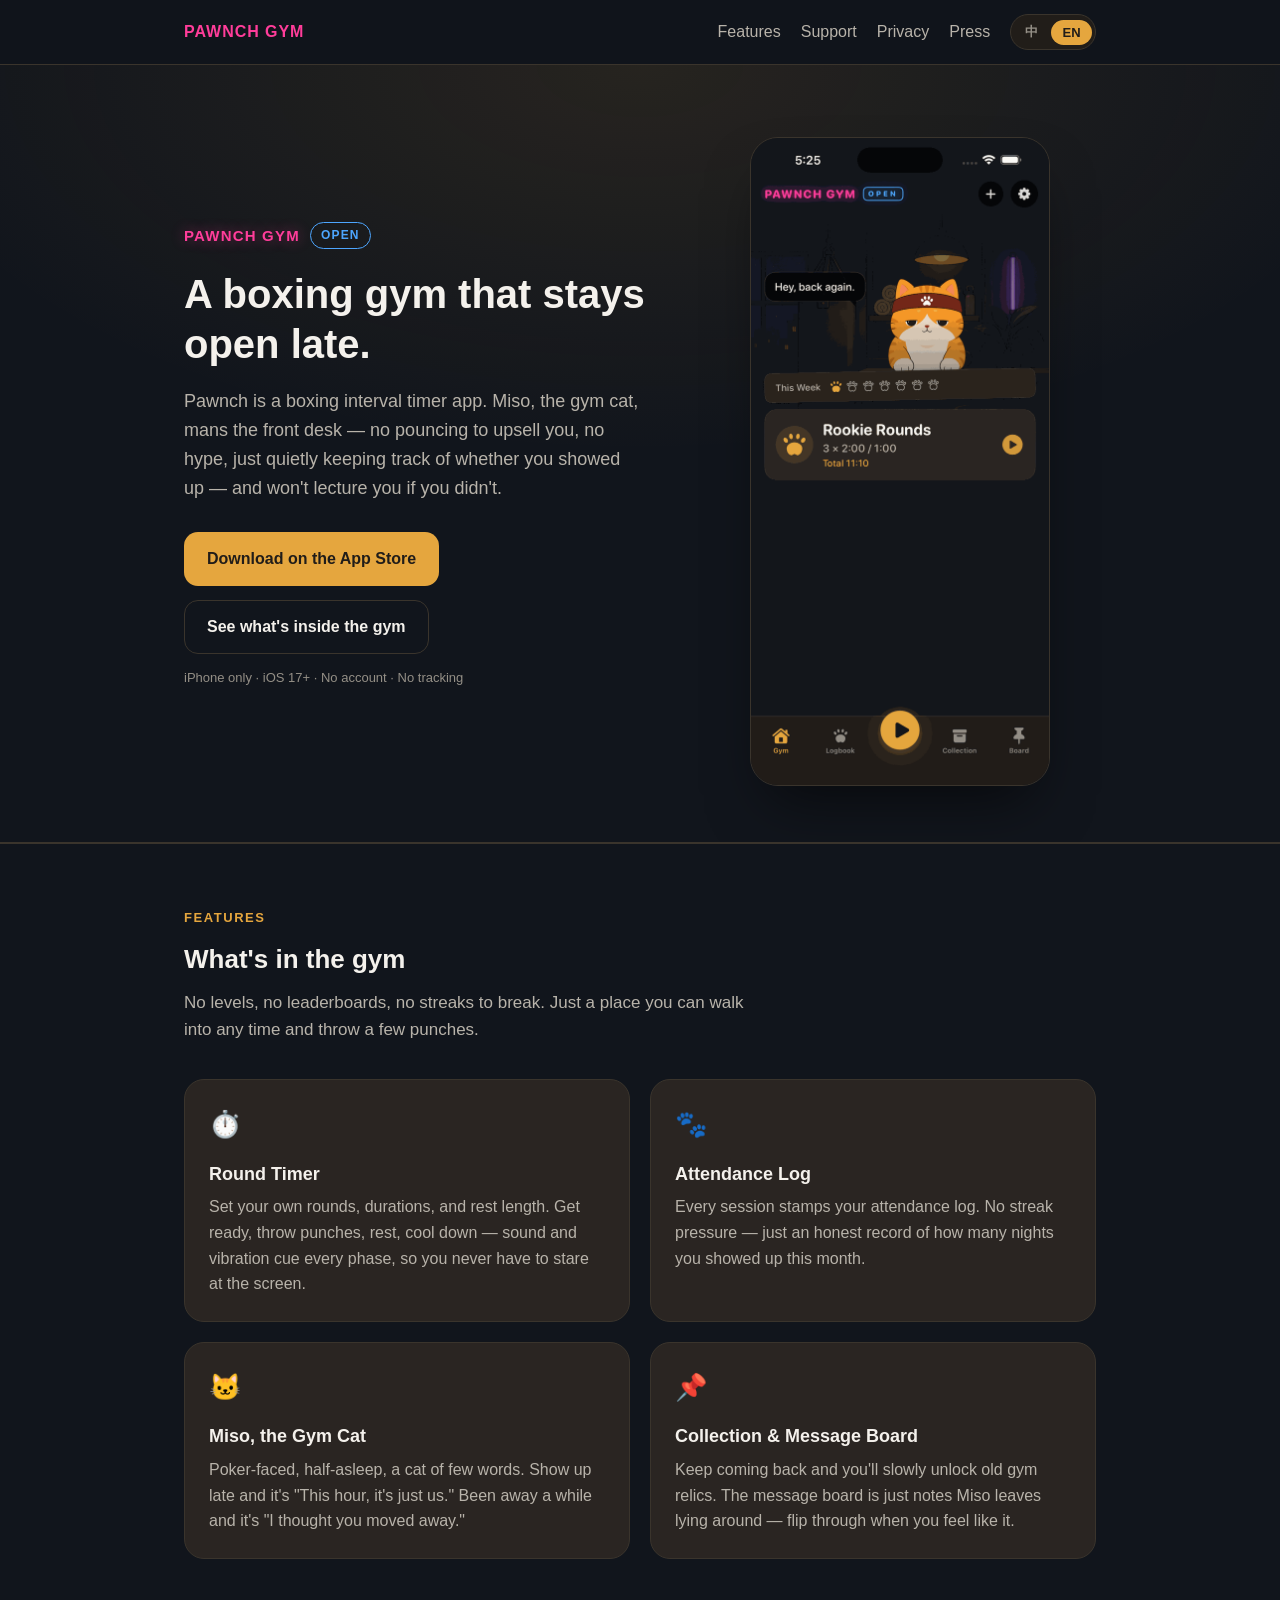
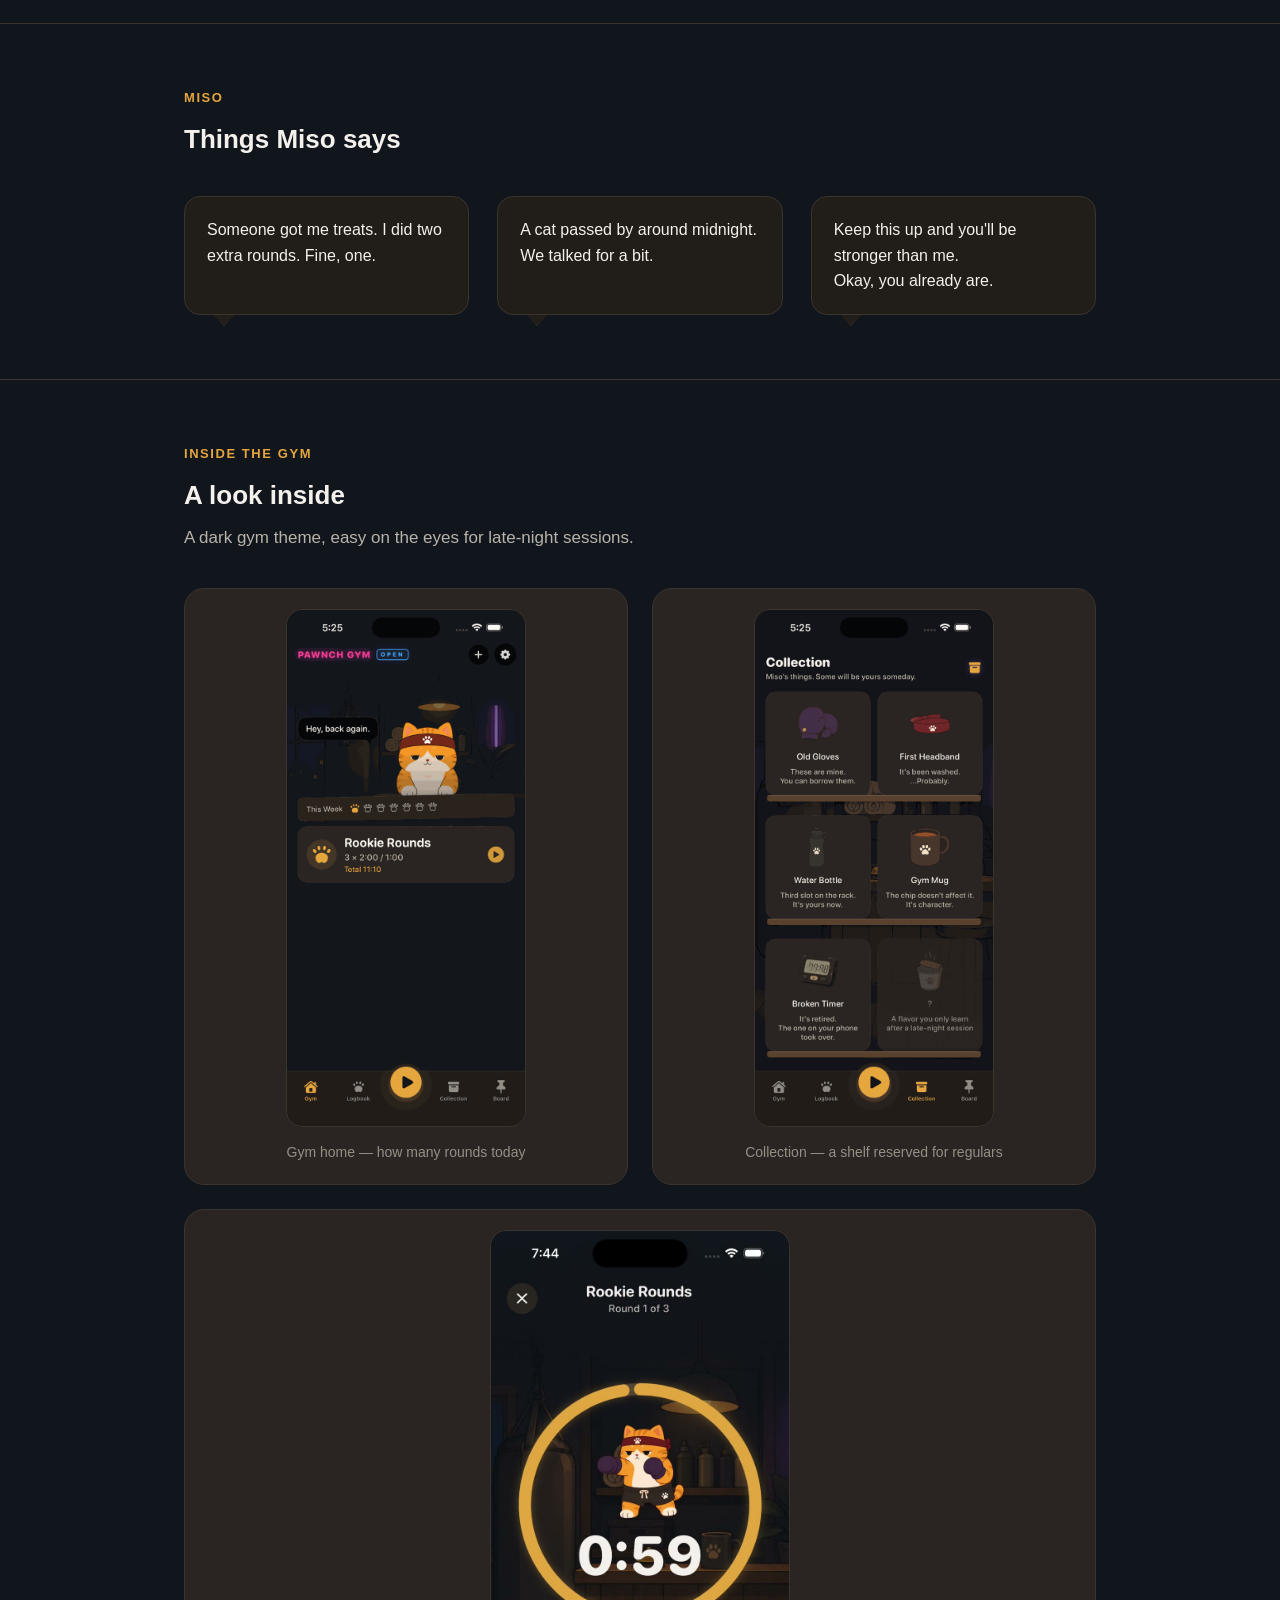
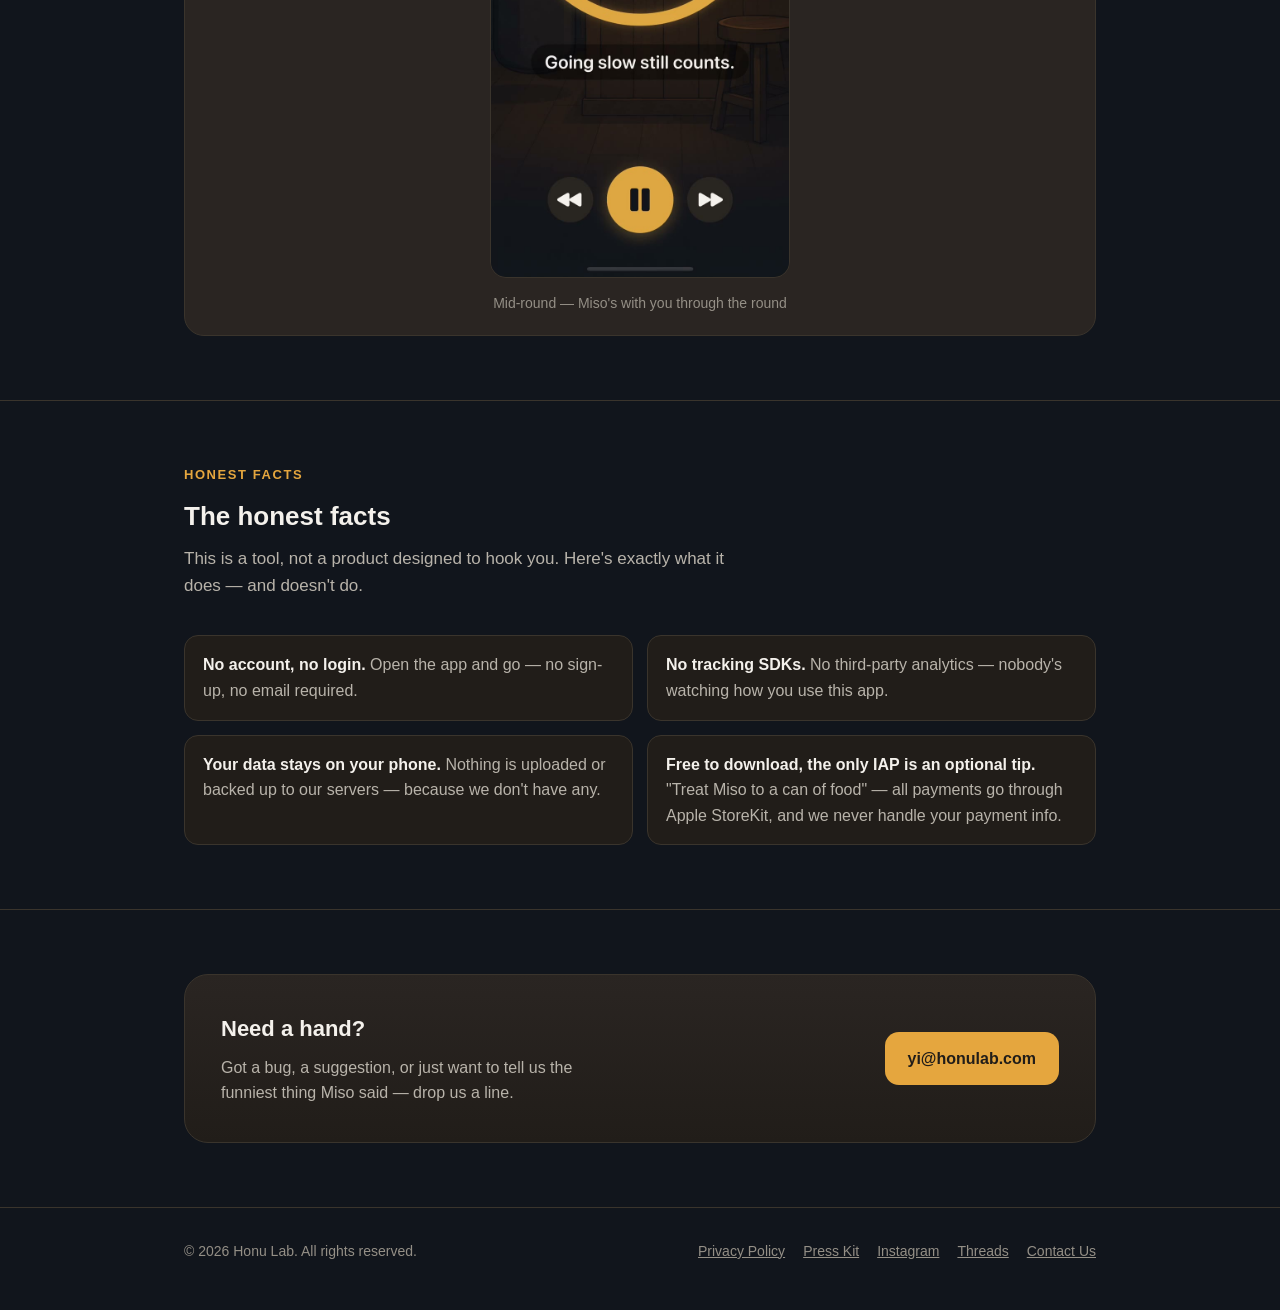
==== commit f064d5c3: "site: footer 加 Instagram / Threads 社群連結" ====
--- a/index.html
+++ b/index.html
@@ -731,6 +731,8 @@
     <div class="footer-links">
       <a href="privacy.html"><span class="lang-zh">隱私政策</span><span class="lang-en">Privacy Policy</span></a>
       <a href="press.html"><span class="lang-zh">媒體資料</span><span class="lang-en">Press Kit</span></a>
+      <a href="https://www.instagram.com/pawnch.app/" target="_blank" rel="noopener">Instagram</a>
+      <a href="https://www.threads.com/@pawnch.app" target="_blank" rel="noopener">Threads</a>
       <a href="mailto:yi@honulab.com"><span class="lang-zh">聯絡我們</span><span class="lang-en">Contact Us</span></a>
     </div>
   </div>
